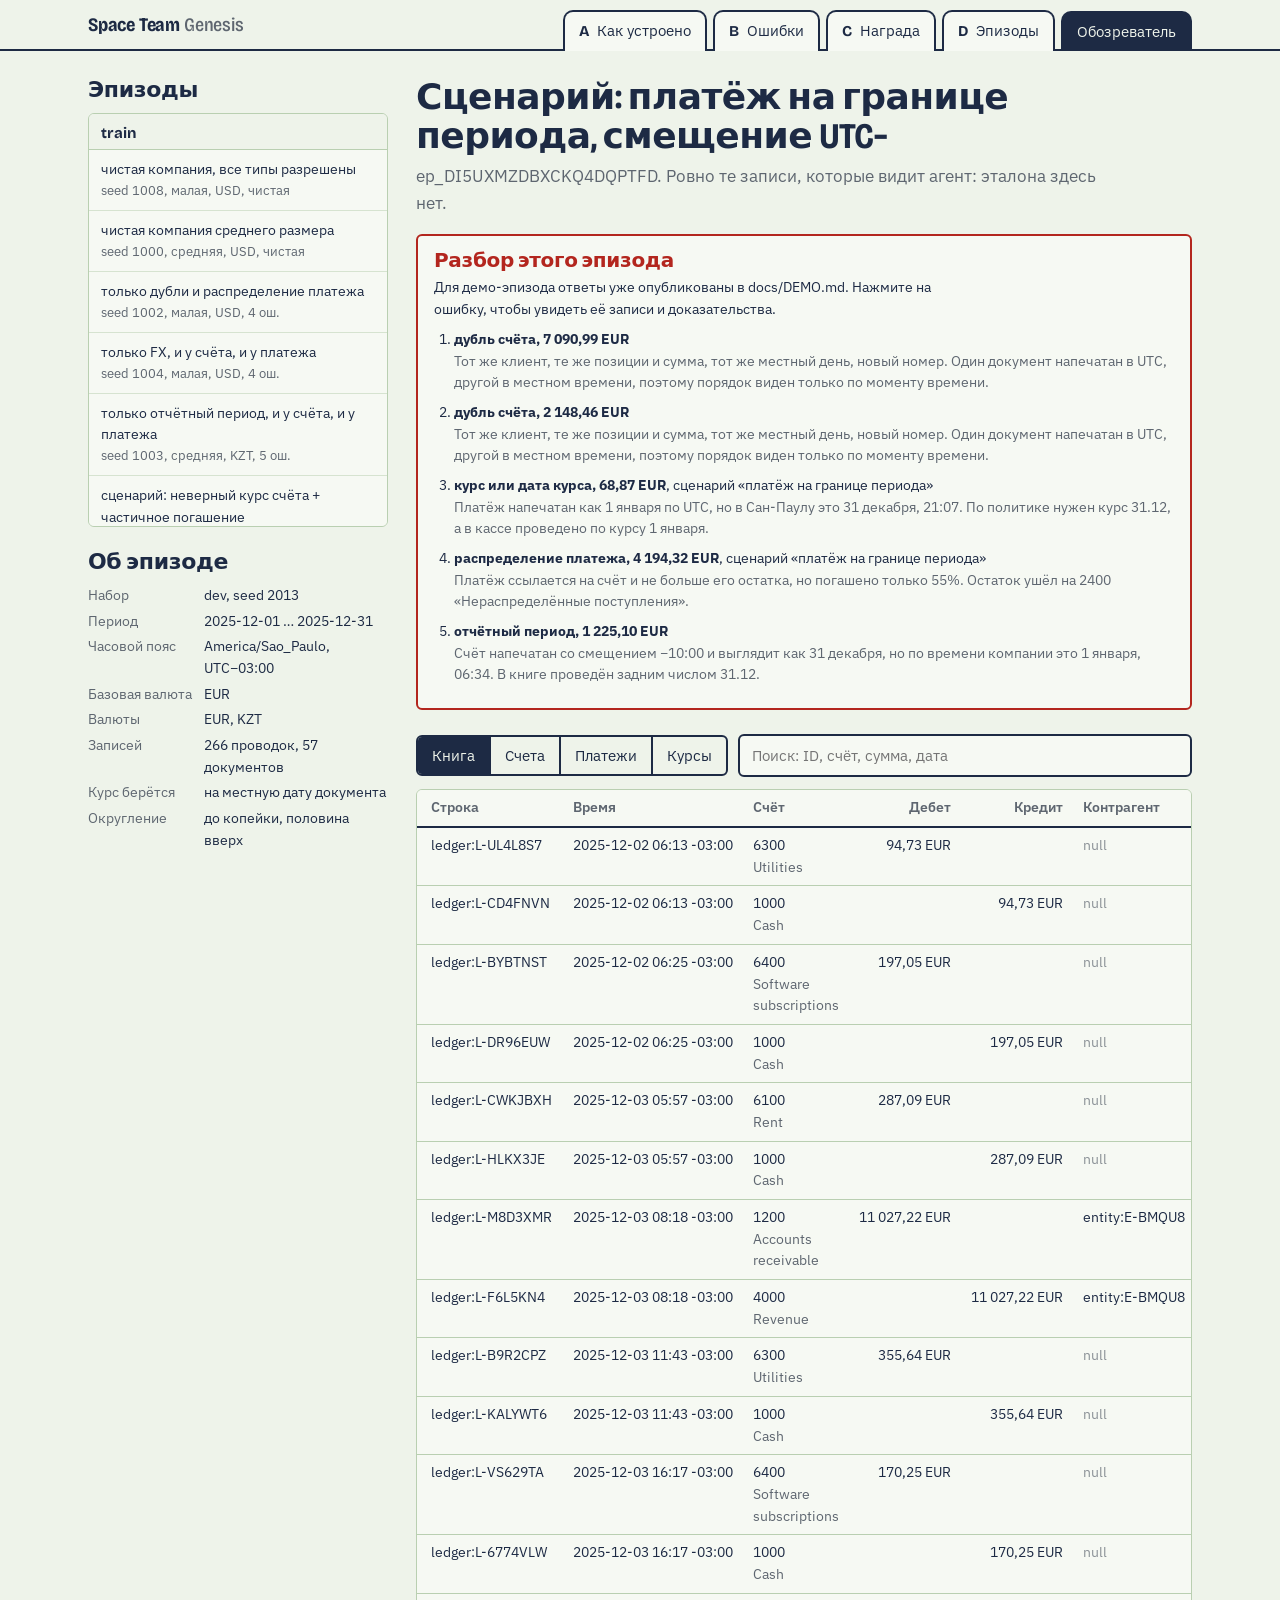
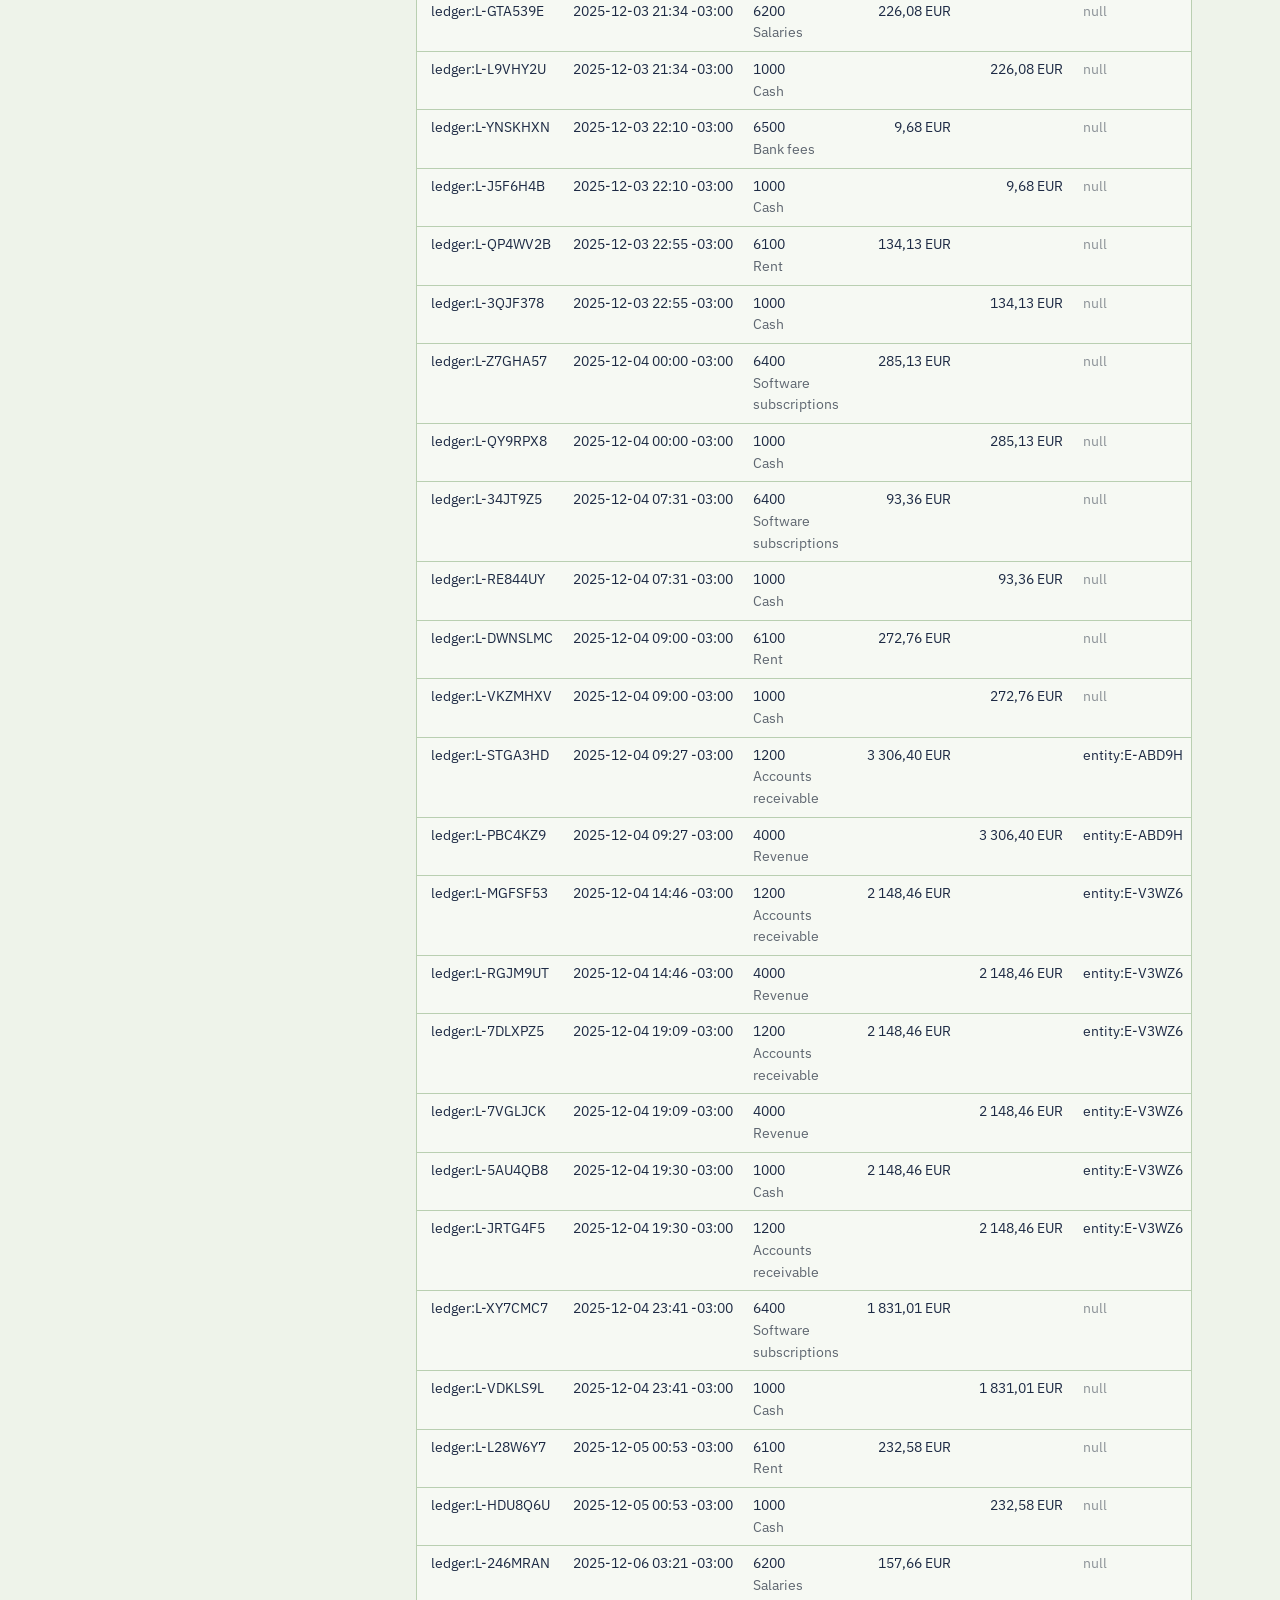
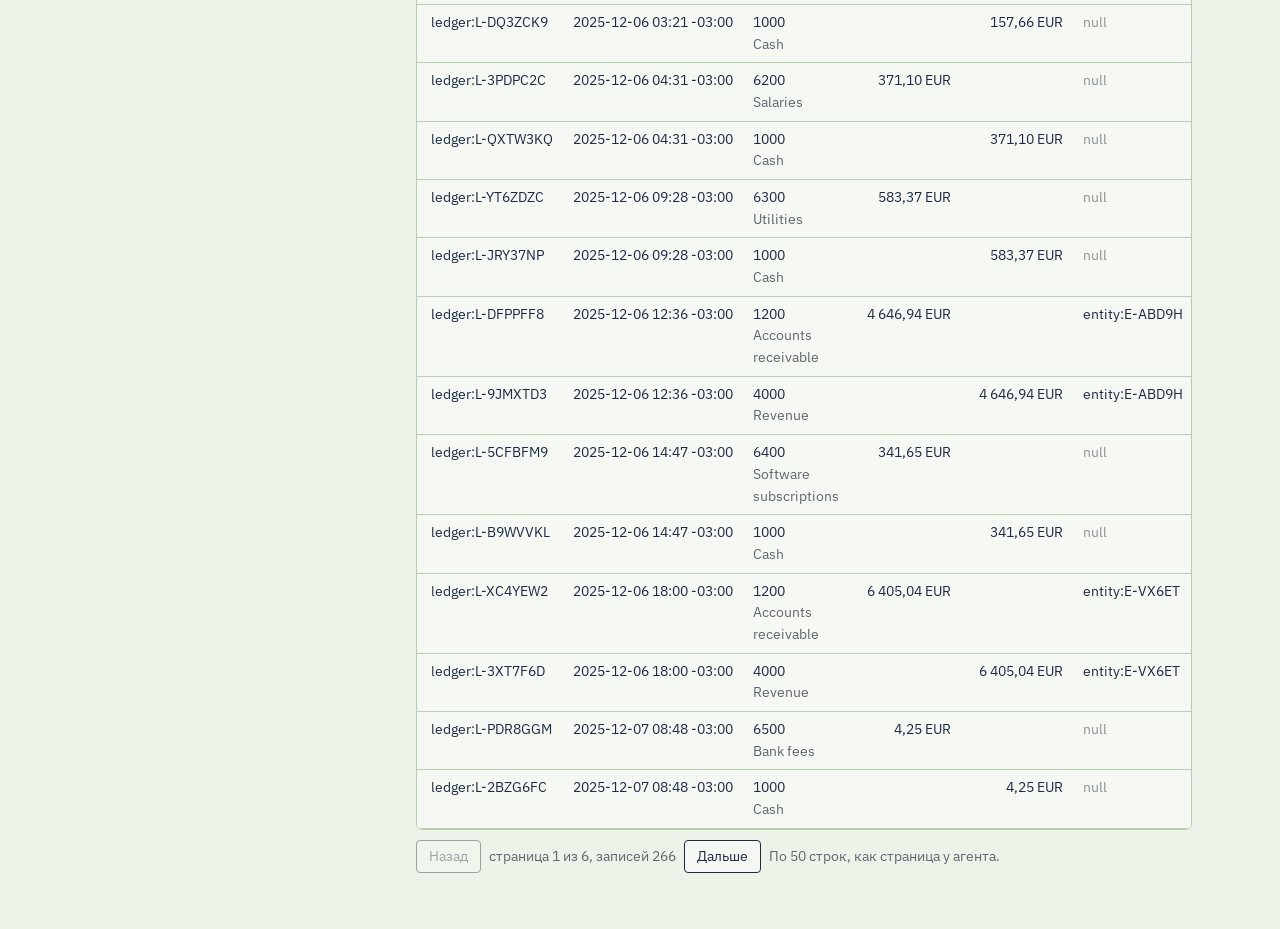
==== frontend/explorer.html @ 4d506947 "feat: static landing page and episode explorer (not for main yet) - frontend/index.html: landing in " ====
<!doctype html>
<html lang="ru">
<head>
  <meta charset="utf-8">
  <meta name="viewport" content="width=device-width, initial-scale=1">
  <title>Обозреватель эпизодов</title>
  <meta name="description" content="Открытые записи эпизода так, как их видит агент: книга, счета, платежи и курсы, по 50 строк на страницу.">
  <link rel="preconnect" href="https://fonts.googleapis.com">
  <link rel="preconnect" href="https://fonts.gstatic.com" crossorigin>
  <link href="https://fonts.googleapis.com/css2?family=Bricolage+Grotesque:opsz,wdth,wght@12..96,75..100,500..800&family=IBM+Plex+Sans:ital,wght@0,400;0,500;0,600;1,400&display=swap" rel="stylesheet">
  <link rel="stylesheet" href="styles.css">
  <script>
    document.documentElement.classList.add("js");
    (function (t) { if (t === "light" || t === "dark") document.documentElement.setAttribute("data-theme", t); })(new URLSearchParams(location.search).get("theme"));
  </script>
</head>
<body>
<a class="skip" href="#records">К записям</a>

<header class="binder">
  <nav class="binder__inner" aria-label="Разделы">
    <a class="brand" href="index.html">Space Team <span>Genesis</span></a>
    <a class="tab" href="index.html#how"><b>A</b> <span class="tab__label">Как устроено</span></a>
    <a class="tab" href="index.html#errors"><b>B</b> <span class="tab__label">Ошибки</span></a>
    <a class="tab" href="index.html#reward"><b>C</b> <span class="tab__label">Награда</span></a>
    <a class="tab" href="index.html#episodes"><b>D</b> <span class="tab__label">Эпизоды</span></a>
    <a class="tab tab--wide" href="explorer.html" aria-current="page"><span class="tab__label">Обозреватель</span></a>
  </nav>
</header>

<main class="page explorer">
  <aside class="side" aria-label="Выбор эпизода">
    <h2>Эпизоды</h2>
    <ul class="ep-list" id="ep-list"></ul>
    <h2>Об эпизоде</h2>
    <dl class="facts" id="facts"></dl>
  </aside>

  <section id="records" aria-labelledby="ep-title">
    <h1 id="ep-title" style="font-size:clamp(26px,3vw,36px);font-stretch:85%">Эпизод</h1>
    <p class="muted" id="ep-sub" style="margin:6px 0 18px"></p>

    <div class="review" id="review" hidden>
      <h2>Разбор этого эпизода</h2>
      <p class="small" style="margin:0">Для демо-эпизода ответы уже опубликованы в docs/DEMO.md. Нажмите на ошибку, чтобы увидеть её записи и доказательства.</p>
      <ol id="review-list"></ol>
    </div>

    <div class="toolbar">
      <div class="seg" role="tablist" aria-label="Таблица" id="tabs">
        <button role="tab" data-table="ledger" aria-selected="true">Книга</button>
        <button role="tab" data-table="invoices" aria-selected="false">Счета</button>
        <button role="tab" data-table="payments" aria-selected="false">Платежи</button>
        <button role="tab" data-table="fx" aria-selected="false">Курсы</button>
      </div>
      <label class="search-wrap" style="flex:1 1 220px;display:flex">
        <span class="skip" style="position:absolute;left:-999px">Поиск по записям</span>
        <input class="search" id="search" type="search" placeholder="Поиск: ID, счёт, сумма, дата" autocomplete="off">
      </label>
    </div>
    <p class="small muted" id="filter-note" hidden style="margin:-4px 0 10px"></p>

    <div class="table-wrap">
      <table class="grid-table" id="grid" aria-live="polite">
        <thead></thead>
        <tbody></tbody>
      </table>
    </div>
    <div class="pager">
      <button id="prev" type="button">Назад</button>
      <span id="page-info"></span>
      <button id="next" type="button">Дальше</button>
      <span>По 50 строк, как страница у агента.</span>
    </div>

    <div class="detail" id="detail" hidden></div>
  </section>
</main>

<script src="data/index.js"></script>
<script src="common.js"></script>
<script src="explorer.js"></script>
</body>
</html>
---- frontend/styles.css ----
/* Space Team Genesis — "auditor's working paper" visual system.
   Columnar green paper, ink-blue text, red audit pencil for findings, highlighter for traps. */

:root {
  --paper: #eef3ea;
  --sheet: #f6f9f3;
  --rule: #b9cfb1;
  --rule-soft: #d6e3d0;
  --ink: #1d2a44;
  --graphite: #5e6670;
  --pencil: #b3261e;
  --marker: #f3e66a;
  --ok: #2f6b3a;

  --display: "Bricolage Grotesque", "Segoe UI", system-ui, sans-serif;
  --text: "IBM Plex Sans", "Segoe UI", system-ui, sans-serif;

  --row: 28px;            /* the ruling of the columnar paper */
  --gutter: clamp(16px, 4vw, 48px);
  --measure: 68ch;
  --radius-sheet: 6px;
  --radius-tab: 10px 10px 0 0;
}

@media (prefers-color-scheme: dark) {
  :root:not([data-theme="light"]) {
    --paper: #16201b;
    --sheet: #1c2822;
    --rule: #3a4d42;
    --rule-soft: #2a3a31;
    --ink: #e4ecf4;
    --graphite: #a3adb6;
    --pencil: #ff7a6e;
    --marker: #8a7d1c;
    --ok: #7fc48b;
  }
}
:root[data-theme="dark"] {
  --paper: #16201b;
  --sheet: #1c2822;
  --rule: #3a4d42;
  --rule-soft: #2a3a31;
  --ink: #e4ecf4;
  --graphite: #a3adb6;
  --pencil: #ff7a6e;
  --marker: #8a7d1c;
  --ok: #7fc48b;
}

*, *::before, *::after { box-sizing: border-box; }

html { -webkit-text-size-adjust: 100%; }

body {
  margin: 0;
  background: var(--paper);
  color: var(--ink);
  font-family: var(--text);
  font-size: 17px;
  line-height: 1.55;
  font-variant-numeric: tabular-nums;
  overflow-x: hidden;
}

a { color: inherit; text-decoration-thickness: 1px; text-underline-offset: 3px; }
a:hover { text-decoration-color: var(--pencil); }

:focus-visible { outline: 3px solid var(--pencil); outline-offset: 2px; border-radius: 3px; }

.skip { position: absolute; left: -999px; top: 8px; background: var(--ink); color: var(--paper); padding: 8px 12px; z-index: 10; }
.skip:focus { left: 8px; }

/* ---------------------------------------------------------------- binder tabs (site nav) */
.binder {
  position: sticky; top: 0; z-index: 5;
  background: var(--paper);
  border-bottom: 2px solid var(--ink);
}
.binder__inner {
  max-width: 1200px; margin: 0 auto; padding: 10px var(--gutter) 0;
  display: flex; align-items: flex-end; gap: 6px; flex-wrap: wrap;
}
.brand {
  font-family: var(--display); font-weight: 700; font-size: 19px; font-stretch: 85%;
  text-decoration: none; margin-right: auto; padding-bottom: 10px; letter-spacing: -0.01em;
}
.brand span { color: var(--graphite); font-weight: 500; }
.tab {
  display: inline-flex; gap: 8px; align-items: baseline;
  padding: 7px 14px 8px; border: 2px solid var(--ink); border-bottom: 0;
  border-radius: var(--radius-tab); background: var(--sheet);
  text-decoration: none; font-size: 15px; margin-bottom: -2px;
}
.tab b { font-family: var(--display); font-weight: 700; }
.tab[aria-current="page"], .tab:hover { background: var(--ink); color: var(--paper); }
@media (max-width: 760px) {
  .tab { padding: 6px 10px 7px; font-size: 14px; }
  .tab .tab__label { display: none; }
  .tab--wide .tab__label { display: inline; }
}

/* ---------------------------------------------------------------- page frame */
.page { max-width: 1200px; margin: 0 auto; padding: 0 var(--gutter); }

h1, h2, h3 { font-family: var(--display); line-height: 1.08; margin: 0; letter-spacing: -0.015em; }
h2 { font-size: clamp(28px, 3.4vw, 40px); font-weight: 700; font-stretch: 88%; }
h3 { font-size: 21px; font-weight: 700; }
p { margin: 0 0 1em; max-width: var(--measure); }
.lead { font-size: 19px; color: var(--graphite); max-width: 58ch; }
.muted { color: var(--graphite); }
.small { font-size: 14px; }

.btn {
  display: inline-flex; align-items: center; gap: 10px;
  font: 600 16px/1 var(--text); padding: 14px 20px; border-radius: 4px;
  border: 2px solid var(--ink); background: var(--ink); color: var(--paper);
  text-decoration: none; cursor: pointer;
}
.btn--ghost { background: transparent; color: var(--ink); }
.btn:hover { background: var(--pencil); border-color: var(--pencil); color: #fff; }

/* ---------------------------------------------------------------- hero */
.hero {
  display: grid; grid-template-columns: minmax(0, 5fr) minmax(0, 6fr); gap: clamp(28px, 5vw, 64px);
  align-items: center; padding: clamp(40px, 7vw, 88px) 0 clamp(48px, 7vw, 96px);
}
.hero h1 {
  font-size: clamp(42px, 5.2vw, 74px); font-weight: 800; font-stretch: 78%;
  line-height: 0.95; letter-spacing: -0.03em; margin-bottom: 24px;
}
.hero__actions { display: flex; gap: 12px; flex-wrap: wrap; margin-top: 28px; }
@media (max-width: 900px) { .hero { grid-template-columns: 1fr; } }

/* the working paper itself */
.workpaper {
  position: relative; background-color: var(--sheet);
  background-image:
    repeating-linear-gradient(to bottom, transparent 0 calc(var(--row) - 1px), var(--rule-soft) calc(var(--row) - 1px) var(--row));
  border: 1px solid var(--rule); border-radius: var(--radius-sheet);
  box-shadow: 0 1px 0 var(--rule), 0 14px 30px -18px rgba(29, 42, 68, 0.45);
  padding: 18px 18px 22px; font-size: 15px;
}
.workpaper__head {
  display: flex; justify-content: space-between; gap: 12px; flex-wrap: wrap;
  border-bottom: 2px solid var(--ink); padding-bottom: 8px; margin-bottom: 4px; font-size: 13px; color: var(--graphite);
}
.workpaper__head strong { color: var(--ink); font-family: var(--display); font-size: 16px; }
.wp-grid { display: grid; grid-template-columns: 11.5em minmax(0, 1fr); }
@media (max-width: 480px) { .wp-grid { grid-template-columns: 8.5em minmax(0, 1fr); } }
.wp-grid > div { min-height: var(--row); padding: 3px 6px 0; border-right: 1px solid var(--rule); }
.wp-grid > div:nth-child(2n) { border-right: 0; }
.wp-k { color: var(--graphite); font-size: 13px; padding-top: 6px !important; }
.wp-v { position: relative; }
.wp-amount { font-weight: 600; }

.mark { background: linear-gradient(transparent 12%, var(--marker) 12% 88%, transparent 88%); padding: 0 2px; }
.note {
  color: var(--pencil); font-style: italic; font-size: 14px; display: block;
}
.tick { width: 22px; height: 22px; vertical-align: -5px; margin-left: 6px; }
.tick path { fill: none; stroke: var(--pencil); stroke-width: 2.6; stroke-linecap: round; stroke-linejoin: round; }
.tick--ok path { stroke: var(--ok); }
.circle-amount { position: relative; display: inline-block; padding: 0 6px; }
.circle-amount svg { position: absolute; inset: -9px -10px; width: calc(100% + 20px); height: calc(100% + 18px); overflow: visible; }
.circle-amount ellipse { fill: none; stroke: var(--pencil); stroke-width: 2.2; }
.workpaper__legend { display: flex; gap: 18px; flex-wrap: wrap; margin-top: 14px; font-size: 13px; color: var(--graphite); }

/* orchestrated reveal of the audit marks (hero only) */
.js .reveal { opacity: 0; }
.js .play .reveal { animation: appear 0.45s ease forwards; animation-delay: var(--d, 0s); }
.js .play .draw path, .js .play .draw ellipse { stroke-dasharray: 160; stroke-dashoffset: 160; animation: draw 0.7s ease forwards; animation-delay: var(--d, 0s); }
.js .mark--anim { background-size: 0% 100%; background-repeat: no-repeat; background-image: linear-gradient(transparent 12%, var(--marker) 12% 88%, transparent 88%); background-color: transparent; }
.js .play .mark--anim { animation: highlight 0.6s ease forwards; animation-delay: var(--d, 0s); }
@keyframes appear { to { opacity: 1; } }
@keyframes draw { to { stroke-dashoffset: 0; } }
@keyframes highlight { to { background-size: 100% 100%; } }
@media (prefers-reduced-motion: reduce) {
  .js .reveal { opacity: 1; }
  .js .play .reveal, .js .play .draw path, .js .play .draw ellipse, .js .play .mark--anim { animation: none; }
  .js .draw path, .js .draw ellipse { stroke-dasharray: none; stroke-dashoffset: 0; }
  .js .mark--anim { background-size: 100% 100%; }
}

/* ---------------------------------------------------------------- binder sections */
.section { display: grid; grid-template-columns: 64px minmax(0, 1fr); gap: 0 28px; padding: 56px 0; border-top: 2px solid var(--ink); }
.section__tab {
  font-family: var(--display); font-weight: 800; font-size: 34px; line-height: 1;
  width: 56px; height: 64px; display: grid; place-items: center;
  border: 2px solid var(--ink); border-left: 0; border-radius: 0 10px 10px 0; background: var(--sheet);
  margin-top: -2px;
}
.section__body > h2 { margin-bottom: 14px; }
.section__body > .lead { margin-bottom: 32px; }
@media (max-width: 700px) {
  .section { grid-template-columns: 1fr; }
  .section__tab { width: 48px; height: 48px; font-size: 26px; margin-bottom: 14px; border-left: 2px solid var(--ink); border-radius: 0 0 10px 10px; }
}

/* A: the pipeline is a real sequence, so it is numbered */
.steps { list-style: none; margin: 0; padding: 0; display: grid; grid-template-columns: repeat(5, minmax(0, 1fr)); counter-reset: step; }
.steps li { counter-increment: step; padding: 0 18px 0 0; position: relative; }
.steps li::before {
  content: counter(step); display: grid; place-items: center; width: 34px; height: 34px; border-radius: 50%;
  border: 2px solid var(--ink); font-family: var(--display); font-weight: 700; background: var(--paper); position: relative; z-index: 1; margin-bottom: 14px;
}
.steps li::after { content: ""; position: absolute; top: 17px; left: 34px; right: 0; border-top: 2px dashed var(--rule); }
.steps li:last-child::after { display: none; }
.steps h3 { font-size: 18px; margin-bottom: 6px; }
.steps p { font-size: 15px; color: var(--graphite); }
@media (max-width: 900px) {
  .steps { grid-template-columns: 1fr; gap: 6px; }
  .steps li { padding: 0 0 18px 52px; }
  .steps li::before { position: absolute; left: 0; top: 0; }
  .steps li::after { top: 34px; bottom: 0; left: 16px; right: auto; border-top: 0; border-left: 2px dashed var(--rule); }
}

/* B: findings as audit finding sheets of different weight */
.findings { display: grid; grid-template-columns: repeat(2, minmax(0, 1fr)); gap: 0; border: 2px solid var(--ink); border-radius: var(--radius-sheet); background: var(--sheet); }
.finding { padding: 22px 24px 20px; border-bottom: 1px solid var(--rule); }
.finding:nth-child(odd) { border-right: 1px solid var(--rule); }
.finding:nth-last-child(-n + 2) { border-bottom: 0; }
.finding code { font-family: var(--text); font-size: 14px; background: var(--paper); padding: 1px 6px; border-radius: 3px; border: 1px solid var(--rule); }
.finding h3 { display: flex; gap: 10px; align-items: baseline; flex-wrap: wrap; margin-bottom: 8px; }
.finding .amount { margin-left: auto; color: var(--pencil); font-family: var(--text); font-weight: 600; font-size: 17px; white-space: nowrap; }
.finding p { font-size: 15px; margin-bottom: 0.6em; }
.finding .trap { font-size: 14px; color: var(--graphite); }
@media (max-width: 800px) {
  .findings { grid-template-columns: 1fr; }
  .finding:nth-child(odd) { border-right: 0; }
  .finding:nth-last-child(2) { border-bottom: 1px solid var(--rule); }
}
.clean-list { margin: 28px 0 0; padding: 0; list-style: none; display: grid; grid-template-columns: repeat(auto-fit, minmax(230px, 1fr)); gap: 10px 28px; }
.clean-list li { display: flex; gap: 10px; font-size: 15px; }
.clean-list .tick { flex: none; margin: 1px 0 0; }
.subhead { font-family: var(--display); font-size: 21px; font-weight: 700; margin: 40px 0 6px; }

/* C: reward */
.formula {
  font-family: var(--display); font-size: clamp(20px, 2.6vw, 30px); font-weight: 600; font-stretch: 90%;
  padding: 18px 22px; border: 2px solid var(--ink); border-radius: var(--radius-sheet); background: var(--sheet); display: inline-block; margin-bottom: 28px;
}
.reward-grid { display: grid; grid-template-columns: minmax(0, 5fr) minmax(0, 7fr); gap: 36px; align-items: start; }
@media (max-width: 900px) { .reward-grid { grid-template-columns: 1fr; } }
.calc { border: 1px solid var(--rule); border-radius: var(--radius-sheet); background: var(--sheet); padding: 20px; }
.calc h3 { margin-bottom: 4px; }
.calc label { display: grid; grid-template-columns: 1fr auto; gap: 2px 12px; margin-top: 14px; font-size: 15px; }
.calc output { font-weight: 600; }
.calc input[type="range"] { grid-column: 1 / -1; width: 100%; accent-color: var(--ink); }
.scale { margin-top: 22px; }
.scale__bar { position: relative; height: 14px; border-radius: 7px; background: linear-gradient(90deg, var(--pencil), var(--rule) 50%, var(--ok)); }
.scale__pin { position: absolute; top: -6px; width: 4px; height: 26px; background: var(--ink); border-radius: 2px; transform: translateX(-2px); transition: left 0.2s ease; }
.scale__labels { display: flex; justify-content: space-between; font-size: 13px; color: var(--graphite); margin-top: 6px; }
.scale__value { font-family: var(--display); font-size: 40px; font-weight: 800; margin-top: 8px; }
.calc__metrics { display: flex; gap: 18px; flex-wrap: wrap; font-size: 14px; color: var(--graphite); }
@media (prefers-reduced-motion: reduce) { .scale__pin { transition: none; } }

table { border-collapse: collapse; width: 100%; font-size: 15px; }
th, td { text-align: left; padding: 7px 10px; border-bottom: 1px solid var(--rule); vertical-align: top; }
th { font-weight: 600; font-size: 14px; color: var(--graphite); border-bottom: 2px solid var(--ink); }
td.num, th.num { text-align: right; white-space: nowrap; }
.neg { color: var(--pencil); font-weight: 600; }
.pos { color: var(--ok); font-weight: 600; }
.table-wrap { overflow-x: auto; border: 1px solid var(--rule); border-radius: var(--radius-sheet); background: var(--sheet); }
.table-wrap table th:first-child, .table-wrap table td:first-child { padding-left: 14px; }

/* D: episodes */
.stats { display: flex; flex-wrap: wrap; gap: 10px 36px; margin: 0 0 24px; padding: 0; list-style: none; }
.stats li { font-size: 15px; color: var(--graphite); }
.stats b { display: block; font-family: var(--display); font-size: 30px; color: var(--ink); line-height: 1.1; }
.pill { display: inline-block; font-size: 13px; padding: 1px 8px; border-radius: 999px; border: 1px solid var(--rule); background: var(--paper); margin: 0 4px 3px 0; white-space: nowrap; }
.pill--scen { border-color: var(--pencil); color: var(--pencil); }

/* footer */
.footer { border-top: 2px solid var(--ink); padding: 40px 0 56px; display: grid; grid-template-columns: repeat(auto-fit, minmax(260px, 1fr)); gap: 28px; font-size: 15px; }
.footer h3 { font-size: 17px; margin-bottom: 8px; }
.footer pre { margin: 0; white-space: pre-wrap; font-family: var(--text); font-size: 14px; background: var(--sheet); border: 1px solid var(--rule); border-radius: 4px; padding: 10px 12px; }

/* ---------------------------------------------------------------- explorer */
.explorer { display: grid; grid-template-columns: 300px minmax(0, 1fr); gap: 28px; padding-top: 28px; padding-bottom: 56px; }
@media (max-width: 980px) {
  .explorer { grid-template-columns: minmax(0, 1fr); }
  .explorer .side { order: 2; }            /* records first on narrow screens */
  .ep-list { max-height: 300px; }
}
.side h2 { font-size: 22px; margin-bottom: 10px; }
.ep-list { list-style: none; margin: 0 0 24px; padding: 0; max-height: 46vh; overflow: auto; border: 1px solid var(--rule); border-radius: var(--radius-sheet); background: var(--sheet); }
.ep-list button {
  all: unset; box-sizing: border-box; display: block; width: 100%; padding: 9px 12px; cursor: pointer; border-bottom: 1px solid var(--rule-soft); font-size: 14px;
}
.ep-list button:hover { background: var(--paper); }
.ep-list button[aria-pressed="true"] { background: var(--ink); color: var(--paper); }
.ep-list button:focus-visible { outline: 3px solid var(--pencil); outline-offset: -3px; }
.ep-list .ep-sub { display: block; color: var(--graphite); font-size: 13px; }
.ep-list button[aria-pressed="true"] .ep-sub { color: var(--rule); }
.ep-split { font-family: var(--display); font-weight: 700; padding: 8px 12px 4px; font-size: 15px; background: var(--paper); border-bottom: 1px solid var(--rule); }
.facts { display: grid; grid-template-columns: auto 1fr; gap: 4px 12px; font-size: 14px; margin: 0; }
.facts dt { color: var(--graphite); }
.facts dd { margin: 0; }

.toolbar { display: flex; gap: 10px; align-items: center; flex-wrap: wrap; margin: 16px 0 12px; }
.seg { display: inline-flex; border: 2px solid var(--ink); border-radius: 6px; overflow: hidden; }
.seg button { all: unset; cursor: pointer; padding: 7px 14px; font-size: 15px; border-right: 2px solid var(--ink); }
.seg button:last-child { border-right: 0; }
.seg button[aria-selected="true"] { background: var(--ink); color: var(--paper); }
.seg button:focus-visible { outline: 3px solid var(--pencil); outline-offset: -4px; }
.search { flex: 1 1 220px; font: inherit; font-size: 15px; padding: 8px 12px; border: 2px solid var(--ink); border-radius: 6px; background: var(--sheet); color: var(--ink); }
.pager { display: flex; gap: 8px; align-items: center; font-size: 14px; color: var(--graphite); margin-top: 10px; flex-wrap: wrap; }
.pager button { font: inherit; padding: 5px 12px; border: 1px solid var(--ink); background: var(--sheet); color: var(--ink); border-radius: 4px; cursor: pointer; }
.pager button:disabled { opacity: 0.4; cursor: default; }
.grid-table td { font-size: 14px; }
.grid-table tbody tr { cursor: pointer; }
.grid-table tbody tr:hover { background: var(--paper); }
.grid-table tr.is-hit { background: color-mix(in srgb, var(--marker) 55%, transparent); }
.grid-table tr.is-selected { outline: 2px solid var(--ink); outline-offset: -2px; }
.nowrap { white-space: nowrap; }
.ts { white-space: nowrap; }
.ts-local { display: block; color: var(--pencil); font-size: 13px; font-style: italic; }
.idcell { white-space: nowrap; }
.null { color: var(--graphite); opacity: 0.7; }

.detail { margin-top: 18px; border: 2px solid var(--ink); border-radius: var(--radius-sheet); background: var(--sheet); padding: 16px 18px; }
.detail h3 { font-size: 18px; margin-bottom: 8px; }
.detail pre { font-family: var(--text); font-size: 13px; white-space: pre-wrap; margin: 0 0 10px; }
.linkbtn { all: unset; cursor: pointer; text-decoration: underline; text-underline-offset: 3px; }
.linkbtn:focus-visible { outline: 3px solid var(--pencil); }

.review { border: 2px solid var(--pencil); border-radius: var(--radius-sheet); background: var(--sheet); padding: 14px 16px; margin-bottom: 24px; }
.review h2 { font-size: 20px; color: var(--pencil); margin-bottom: 6px; }
.review ol { margin: 8px 0 0; padding-left: 20px; font-size: 14px; }
.review li { margin-bottom: 8px; }
.review button { all: unset; display: block; cursor: pointer; text-align: left; }
.review button:hover strong, .review button:focus-visible strong { text-decoration: underline; }
.review button:focus-visible { outline: 3px solid var(--pencil); }
.empty { padding: 28px; text-align: center; color: var(--graphite); }
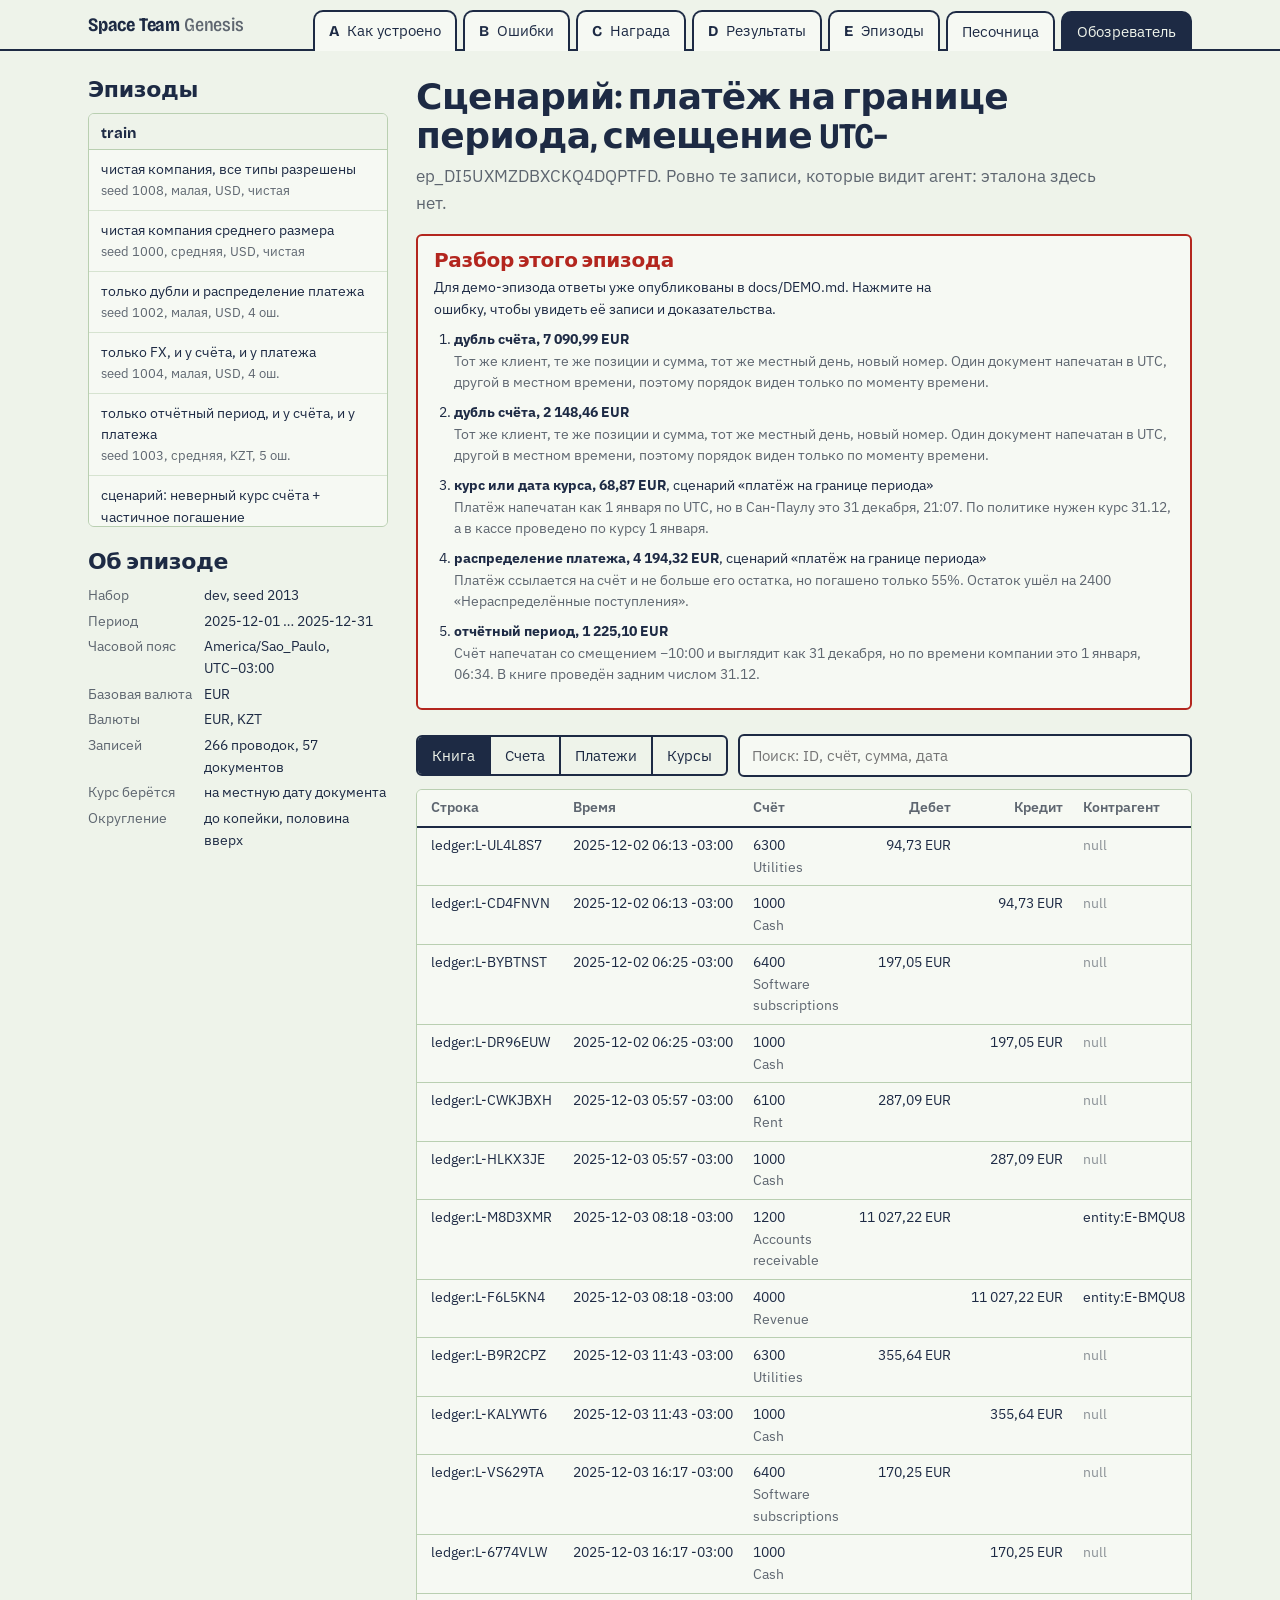
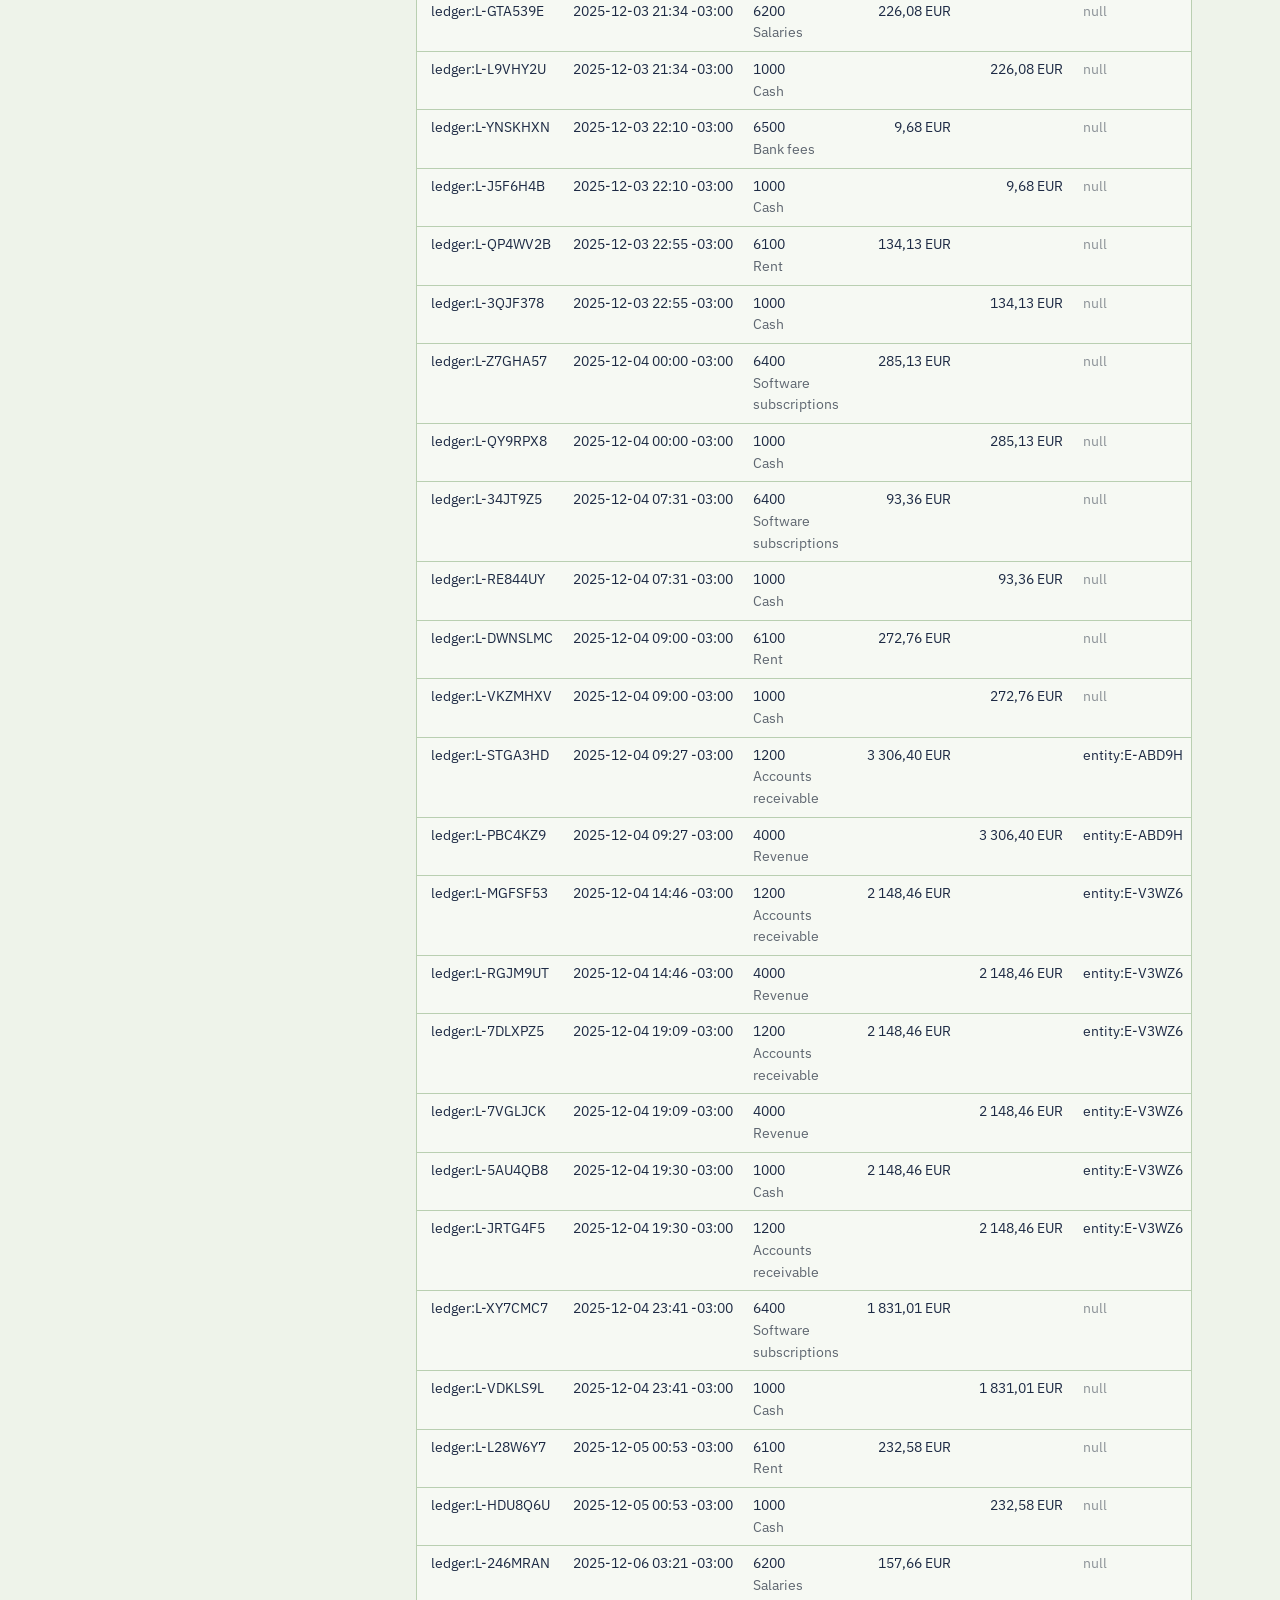
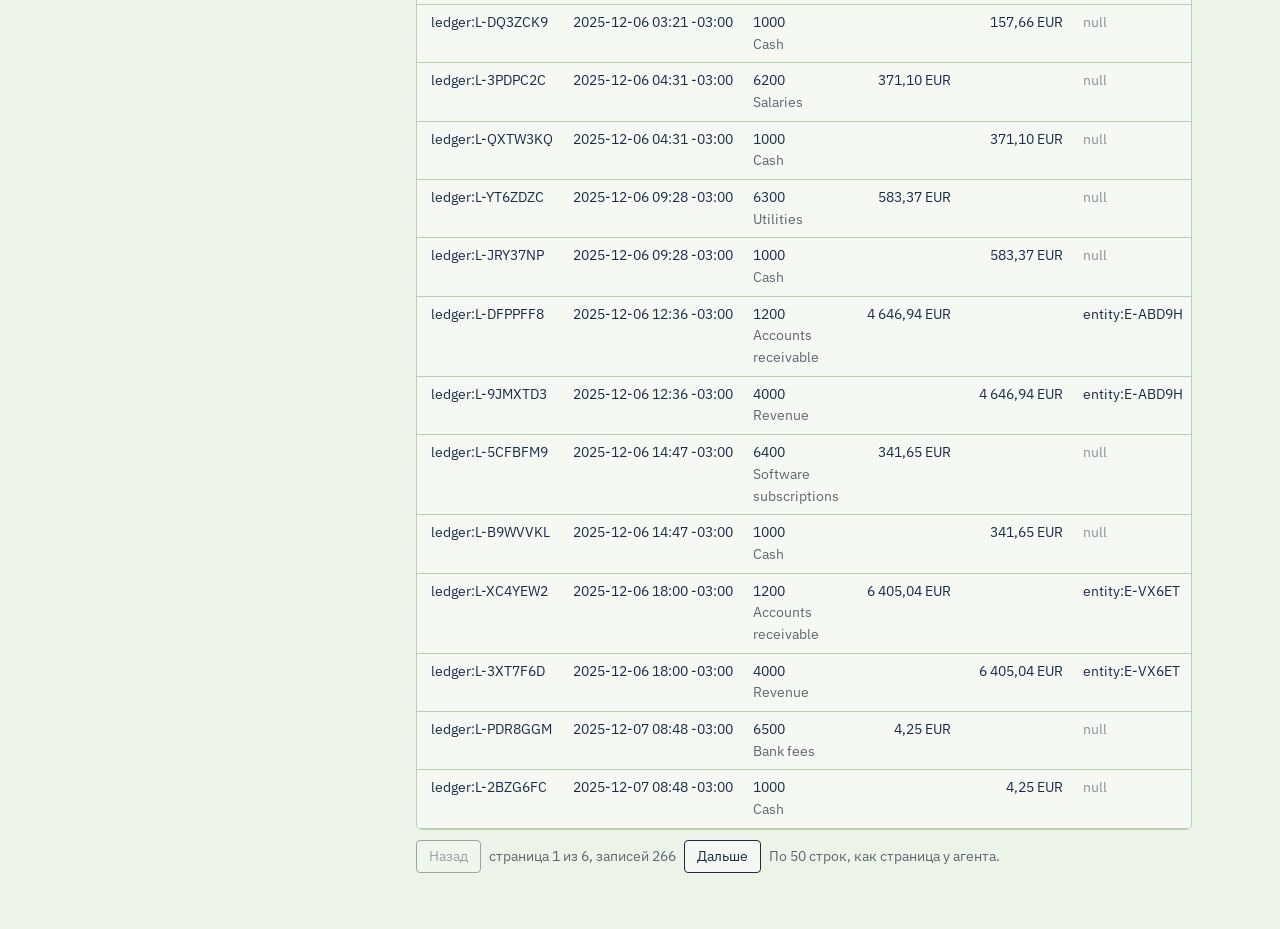
==== commit f532b9d8: "feat: live sandbox on the real API, policy results, site served with the API - web.py + `serve --mod" ====
--- a/frontend/explorer.html
+++ b/frontend/explorer.html
@@ -23,7 +23,9 @@
     <a class="tab" href="index.html#how"><b>A</b> <span class="tab__label">Как устроено</span></a>
     <a class="tab" href="index.html#errors"><b>B</b> <span class="tab__label">Ошибки</span></a>
     <a class="tab" href="index.html#reward"><b>C</b> <span class="tab__label">Награда</span></a>
-    <a class="tab" href="index.html#episodes"><b>D</b> <span class="tab__label">Эпизоды</span></a>
+    <a class="tab" href="index.html#results"><b>D</b> <span class="tab__label">Результаты</span></a>
+    <a class="tab" href="index.html#episodes"><b>E</b> <span class="tab__label">Эпизоды</span></a>
+    <a class="tab tab--wide" href="play.html"><span class="tab__label">Песочница</span></a>
     <a class="tab tab--wide" href="explorer.html" aria-current="page"><span class="tab__label">Обозреватель</span></a>
   </nav>
 </header>
--- a/frontend/styles.css
+++ b/frontend/styles.css
@@ -48,6 +48,7 @@
 }
 
 *, *::before, *::after { box-sizing: border-box; }
+[hidden] { display: none !important; }  /* class display rules must not resurrect hidden elements */
 
 html { -webkit-text-size-adjust: 100%; }
 
@@ -129,7 +130,7 @@
   line-height: 0.95; letter-spacing: -0.03em; margin-bottom: 24px;
 }
 .hero__actions { display: flex; gap: 12px; flex-wrap: wrap; margin-top: 28px; }
-@media (max-width: 900px) { .hero { grid-template-columns: 1fr; } }
+@media (max-width: 900px) { .hero { grid-template-columns: minmax(0, 1fr); } }
 
 /* the working paper itself */
 .workpaper {
@@ -192,7 +193,7 @@
 .section__body > h2 { margin-bottom: 14px; }
 .section__body > .lead { margin-bottom: 32px; }
 @media (max-width: 700px) {
-  .section { grid-template-columns: 1fr; }
+  .section { grid-template-columns: minmax(0, 1fr); }  /* 1fr would grow to the widest child */
   .section__tab { width: 48px; height: 48px; font-size: 26px; margin-bottom: 14px; border-left: 2px solid var(--ink); border-radius: 0 0 10px 10px; }
 }
 
@@ -208,7 +209,7 @@
 .steps h3 { font-size: 18px; margin-bottom: 6px; }
 .steps p { font-size: 15px; color: var(--graphite); }
 @media (max-width: 900px) {
-  .steps { grid-template-columns: 1fr; gap: 6px; }
+  .steps { grid-template-columns: minmax(0, 1fr); gap: 6px; }
   .steps li { padding: 0 0 18px 52px; }
   .steps li::before { position: absolute; left: 0; top: 0; }
   .steps li::after { top: 34px; bottom: 0; left: 16px; right: auto; border-top: 0; border-left: 2px dashed var(--rule); }
@@ -225,7 +226,7 @@
 .finding p { font-size: 15px; margin-bottom: 0.6em; }
 .finding .trap { font-size: 14px; color: var(--graphite); }
 @media (max-width: 800px) {
-  .findings { grid-template-columns: 1fr; }
+  .findings { grid-template-columns: minmax(0, 1fr); }
   .finding:nth-child(odd) { border-right: 0; }
   .finding:nth-last-child(2) { border-bottom: 1px solid var(--rule); }
 }
@@ -240,7 +241,7 @@
   padding: 18px 22px; border: 2px solid var(--ink); border-radius: var(--radius-sheet); background: var(--sheet); display: inline-block; margin-bottom: 28px;
 }
 .reward-grid { display: grid; grid-template-columns: minmax(0, 5fr) minmax(0, 7fr); gap: 36px; align-items: start; }
-@media (max-width: 900px) { .reward-grid { grid-template-columns: 1fr; } }
+@media (max-width: 900px) { .reward-grid { grid-template-columns: minmax(0, 1fr); } }
 .calc { border: 1px solid var(--rule); border-radius: var(--radius-sheet); background: var(--sheet); padding: 20px; }
 .calc h3 { margin-bottom: 4px; }
 .calc label { display: grid; grid-template-columns: 1fr auto; gap: 2px 12px; margin-top: 14px; font-size: 15px; }
@@ -269,6 +270,36 @@
 .stats b { display: block; font-family: var(--display); font-size: 30px; color: var(--ink); line-height: 1.1; }
 .pill { display: inline-block; font-size: 13px; padding: 1px 8px; border-radius: 999px; border: 1px solid var(--rule); background: var(--paper); margin: 0 4px 3px 0; white-space: nowrap; }
 .pill--scen { border-color: var(--pencil); color: var(--pencil); }
+
+/* D: results ladder — each strategy placed on the −1 … +1 reward scale */
+.ladder { position: relative; padding: 8px 0 30px; }
+.ladder::before { content: ""; position: absolute; left: calc(var(--label) + 12px); right: 0; top: 0; bottom: 26px;
+  background: linear-gradient(90deg, transparent calc(50% - 1px), var(--rule) calc(50% - 1px) calc(50% + 1px), transparent calc(50% + 1px)); }
+.ladder { --label: 230px; }
+.rung { display: grid; grid-template-columns: var(--label) minmax(0, 1fr); gap: 12px; align-items: center; margin: 0 0 10px; position: relative; }
+.rung__name { font-weight: 600; font-size: 15px; line-height: 1.25; }
+.rung__name span { display: block; font-weight: 400; font-size: 13px; color: var(--graphite); }
+.rung__track { position: relative; height: 30px; }
+.rung__bar { position: absolute; top: 6px; height: 18px; border-radius: 3px; }
+.rung__bar.neg { background: var(--pencil); }
+.rung__bar.pos { background: var(--ok); }
+.rung__val { position: absolute; top: 4px; font-family: var(--display); font-weight: 700; font-size: 16px; white-space: nowrap; }
+.ladder__axis { margin-left: calc(var(--label) + 12px); display: flex; justify-content: space-between; font-size: 13px; color: var(--graphite); }
+@media (max-width: 700px) {
+  .ladder { --label: 0px; }
+  .ladder::before { left: 0; }
+  .rung { grid-template-columns: minmax(0, 1fr); gap: 2px; }
+  .ladder__axis { margin-left: 0; }
+}
+
+/* F: connect an agent — a real three-step sequence */
+.connect { list-style: none; margin: 0; padding: 0; counter-reset: c; display: grid; grid-template-columns: repeat(3, minmax(0, 1fr)); gap: 22px; }
+.connect li { counter-increment: c; min-width: 0; }
+.connect h3 { font-size: 18px; margin-bottom: 8px; display: flex; gap: 10px; align-items: center; }
+.connect h3::before { content: counter(c); display: grid; place-items: center; width: 30px; height: 30px; border-radius: 50%; border: 2px solid var(--ink); font-size: 15px; flex: none; }
+.connect pre { margin: 0 0 8px; padding: 12px 14px; background: var(--sheet); border: 1px solid var(--rule); border-radius: var(--radius-sheet); font-family: var(--text); font-size: 13px; white-space: pre-wrap; overflow-wrap: anywhere; }
+code { font-family: var(--text); font-size: 0.92em; background: var(--sheet); border: 1px solid var(--rule); border-radius: 3px; padding: 0 5px; }
+@media (max-width: 900px) { .connect { grid-template-columns: minmax(0, 1fr); } }
 
 /* footer */
 .footer { border-top: 2px solid var(--ink); padding: 40px 0 56px; display: grid; grid-template-columns: repeat(auto-fit, minmax(260px, 1fr)); gap: 28px; font-size: 15px; }
@@ -332,3 +363,65 @@
 .review button:hover strong, .review button:focus-visible strong { text-decoration: underline; }
 .review button:focus-visible { outline: 3px solid var(--pencil); }
 .empty { padding: 28px; text-align: center; color: var(--graphite); }
+
+/* ---------------------------------------------------------------- sandbox */
+.play { padding-top: 32px; padding-bottom: 64px; }
+.play h1 { font-size: clamp(32px, 4.4vw, 56px); font-weight: 800; font-stretch: 80%; margin-bottom: 14px; letter-spacing: -0.02em; }
+.play h2 { font-size: 22px; margin: 26px 0 10px; }
+.play-intro { display: grid; grid-template-columns: minmax(0, 7fr) minmax(0, 5fr); gap: 40px; align-items: start; }
+@media (max-width: 900px) { .play-intro { grid-template-columns: minmax(0, 1fr); gap: 20px; } }
+.guide { border: 1px solid var(--rule); border-radius: var(--radius-sheet); background: var(--sheet); padding: 6px 20px 14px; }
+.guide h2 { margin-top: 14px; }
+.guide dl { display: grid; grid-template-columns: auto 1fr; gap: 6px 14px; margin: 0 0 10px; font-size: 15px; }
+.guide dt { font-weight: 600; }
+.guide dd { margin: 0; color: var(--graphite); }
+.play-setup { display: flex; gap: 14px; align-items: flex-end; flex-wrap: wrap; margin-top: 22px; }
+.play-setup label, .action-form label, .draft label { display: grid; gap: 4px; font-size: 14px; color: var(--graphite); }
+select, input[type="number"], input:not([type]), .action-form input, .draft input {
+  font: inherit; font-size: 15px; color: var(--ink); background: var(--sheet);
+  border: 2px solid var(--ink); border-radius: 6px; padding: 8px 10px; min-width: 0;
+}
+.play-board { margin-top: 32px; border-top: 2px solid var(--ink); padding-top: 22px; }
+.play-meters { display: grid; grid-template-columns: repeat(4, minmax(0, 1fr)); gap: 12px; }
+.play-meters > div { background: var(--sheet); border: 1px solid var(--rule); border-radius: var(--radius-sheet); padding: 10px 14px; min-width: 0; }
+.play-meters b { display: block; font-family: var(--display); font-size: 22px; overflow-wrap: anywhere; line-height: 1.15; }
+.play-meters > div:nth-child(-n + 2) b { font-family: var(--text); font-size: 15px; font-weight: 600; }
+@media (max-width: 760px) { .play-meters { grid-template-columns: repeat(2, minmax(0, 1fr)); } }
+.play-grid { display: grid; grid-template-columns: minmax(0, 5fr) minmax(0, 7fr); gap: 32px; align-items: start; }
+@media (max-width: 980px) { .play-grid { grid-template-columns: minmax(0, 1fr); } }
+.autopilot { border: 2px solid var(--ink); border-radius: var(--radius-sheet); background: var(--sheet); padding: 6px 18px 18px; margin-top: 22px; }
+.autopilot h2 { margin-top: 12px; }
+.autopilot__buttons { display: flex; gap: 10px; flex-wrap: wrap; }
+.seg--wrap { display: flex; flex-wrap: wrap; gap: 6px; border: 0; border-radius: 0; overflow: visible; }
+.seg--wrap button { border: 2px solid var(--ink); border-radius: 6px; padding: 6px 12px; }
+.seg--wrap button:last-child { border-right: 2px solid var(--ink); }
+.play-board { scroll-margin-top: 64px; }
+.action-form { display: grid; gap: 12px; margin-top: 14px; }
+.form-row { display: flex; gap: 10px; flex-wrap: wrap; }
+.target { border: 0; padding: 0; margin: 0; display: flex; gap: 16px; flex-wrap: wrap; font-size: 14px; }
+.target legend { padding: 0; margin-bottom: 4px; }
+.target label { display: inline-flex; gap: 6px; align-items: center; color: var(--ink); }
+.draft { border: 1px solid var(--rule); border-radius: var(--radius-sheet); background: var(--sheet); padding: 10px 14px 12px; margin: 0 0 10px; display: grid; gap: 8px; }
+.draft legend { font-family: var(--display); font-weight: 700; padding: 0 6px; }
+.draft.is-active { border: 2px solid var(--ink); }
+.flash { animation: flash 0.7s ease; }
+@keyframes flash { from { background: var(--marker); } }
+@media (prefers-reduced-motion: reduce) { .flash { animation: none; } }
+.result { border: 1px solid var(--rule); border-radius: var(--radius-sheet); background: var(--sheet); padding: 12px 14px; min-height: 90px; }
+.result .table-wrap { max-height: 460px; overflow: auto; border: 0; }
+.result__head { font-weight: 600; margin-bottom: 8px; }
+.calc-result { font-family: var(--display); font-size: 22px; overflow-wrap: anywhere; }
+.kv th { width: 34%; font-weight: 500; color: var(--graphite); border-bottom: 1px solid var(--rule); font-size: 14px; }
+.idchip { all: unset; cursor: pointer; white-space: nowrap; border-bottom: 1px dashed var(--pencil); }
+.idchip:hover { color: var(--pencil); }
+.idchip:focus-visible { outline: 2px solid var(--pencil); outline-offset: 1px; }
+.final { margin-top: 14px; border: 2px solid var(--ink); border-radius: var(--radius-sheet); background: var(--sheet); padding: 14px 16px; }
+.final__head { font-weight: 600; margin-bottom: 4px; }
+.final__reward { font-family: var(--display); font-size: 32px; margin: 0 0 6px; }
+.log { margin: 0 0 14px; padding-left: 28px; font-size: 14px; max-height: 300px; overflow: auto; border: 1px solid var(--rule); border-radius: var(--radius-sheet); background: var(--sheet); padding-top: 8px; padding-bottom: 8px; }
+.log li { margin-bottom: 4px; }
+.log li strong { font-weight: 600; overflow-wrap: anywhere; }
+body.is-busy { cursor: progress; }
+button:disabled { opacity: 0.45; cursor: default; }
+.btn:disabled:hover { background: var(--ink); border-color: var(--ink); color: var(--paper); }
+.btn--ghost:disabled:hover { background: transparent; color: var(--ink); }
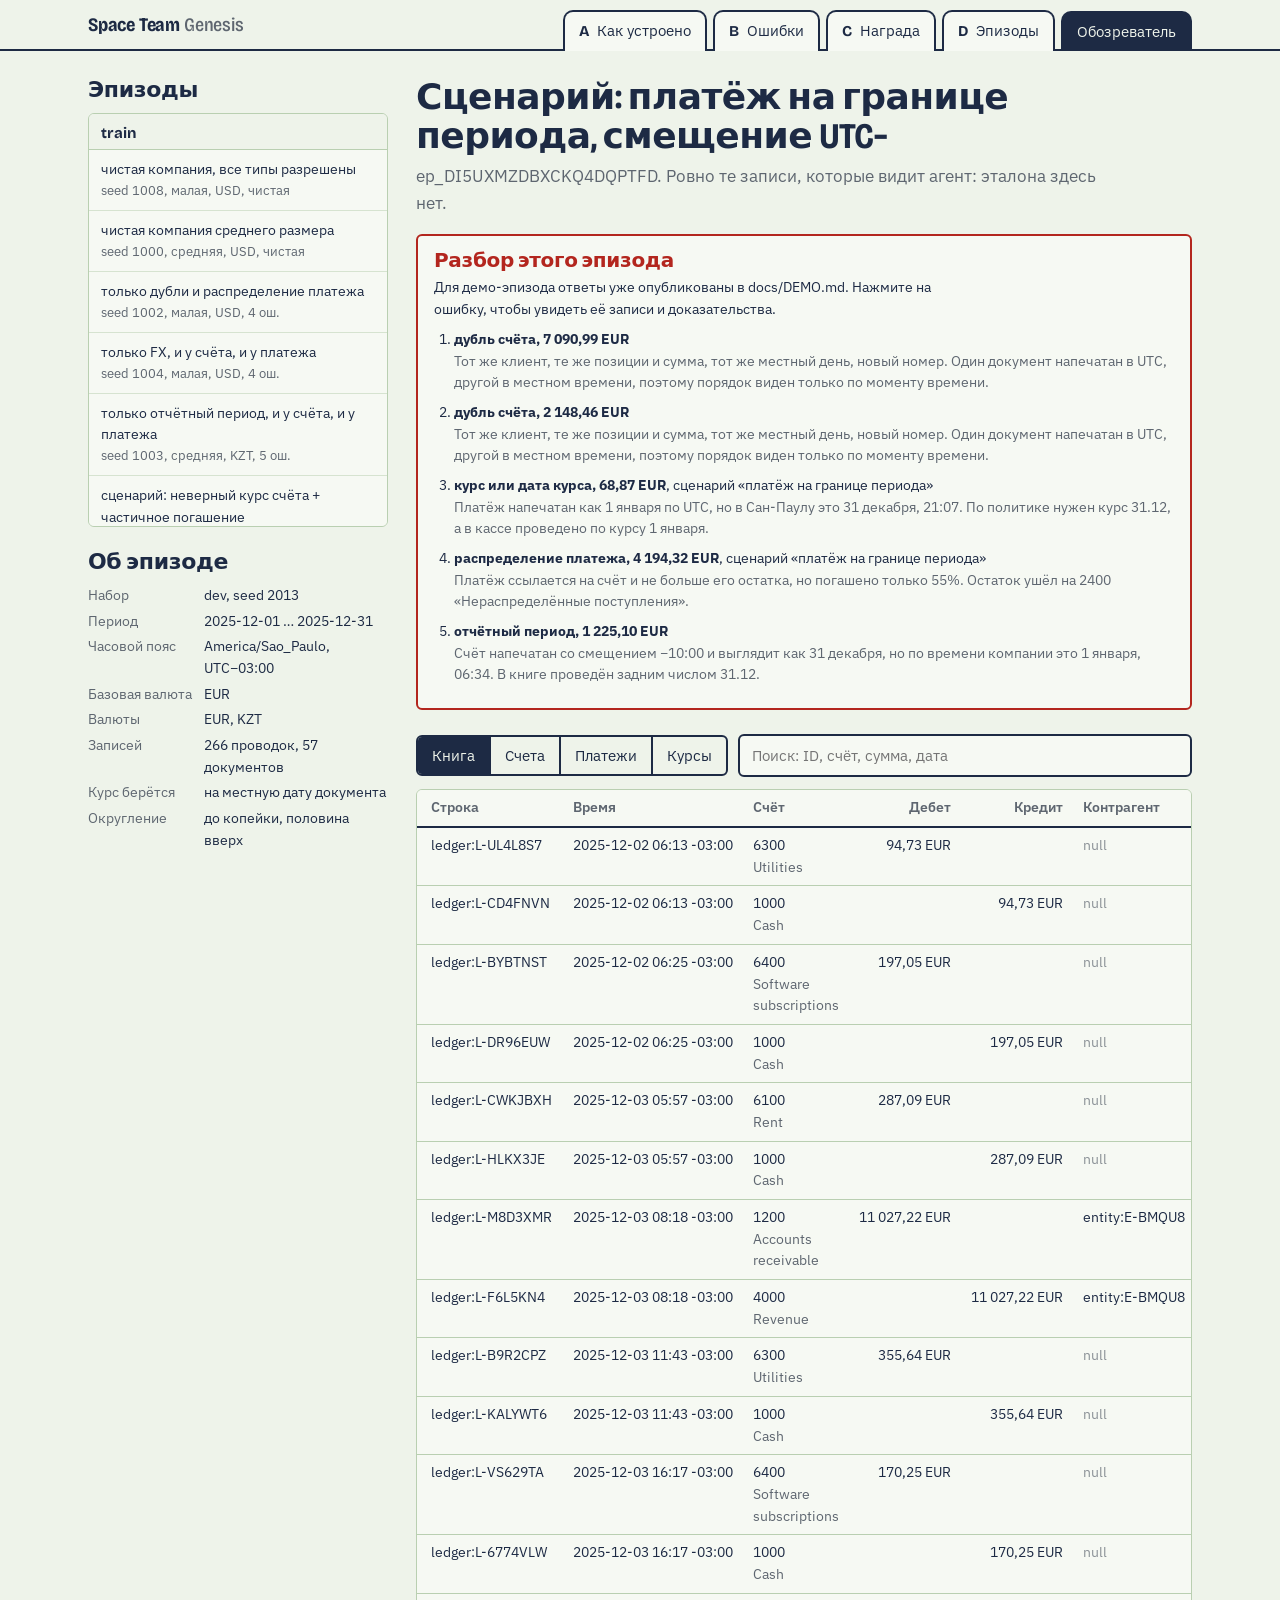
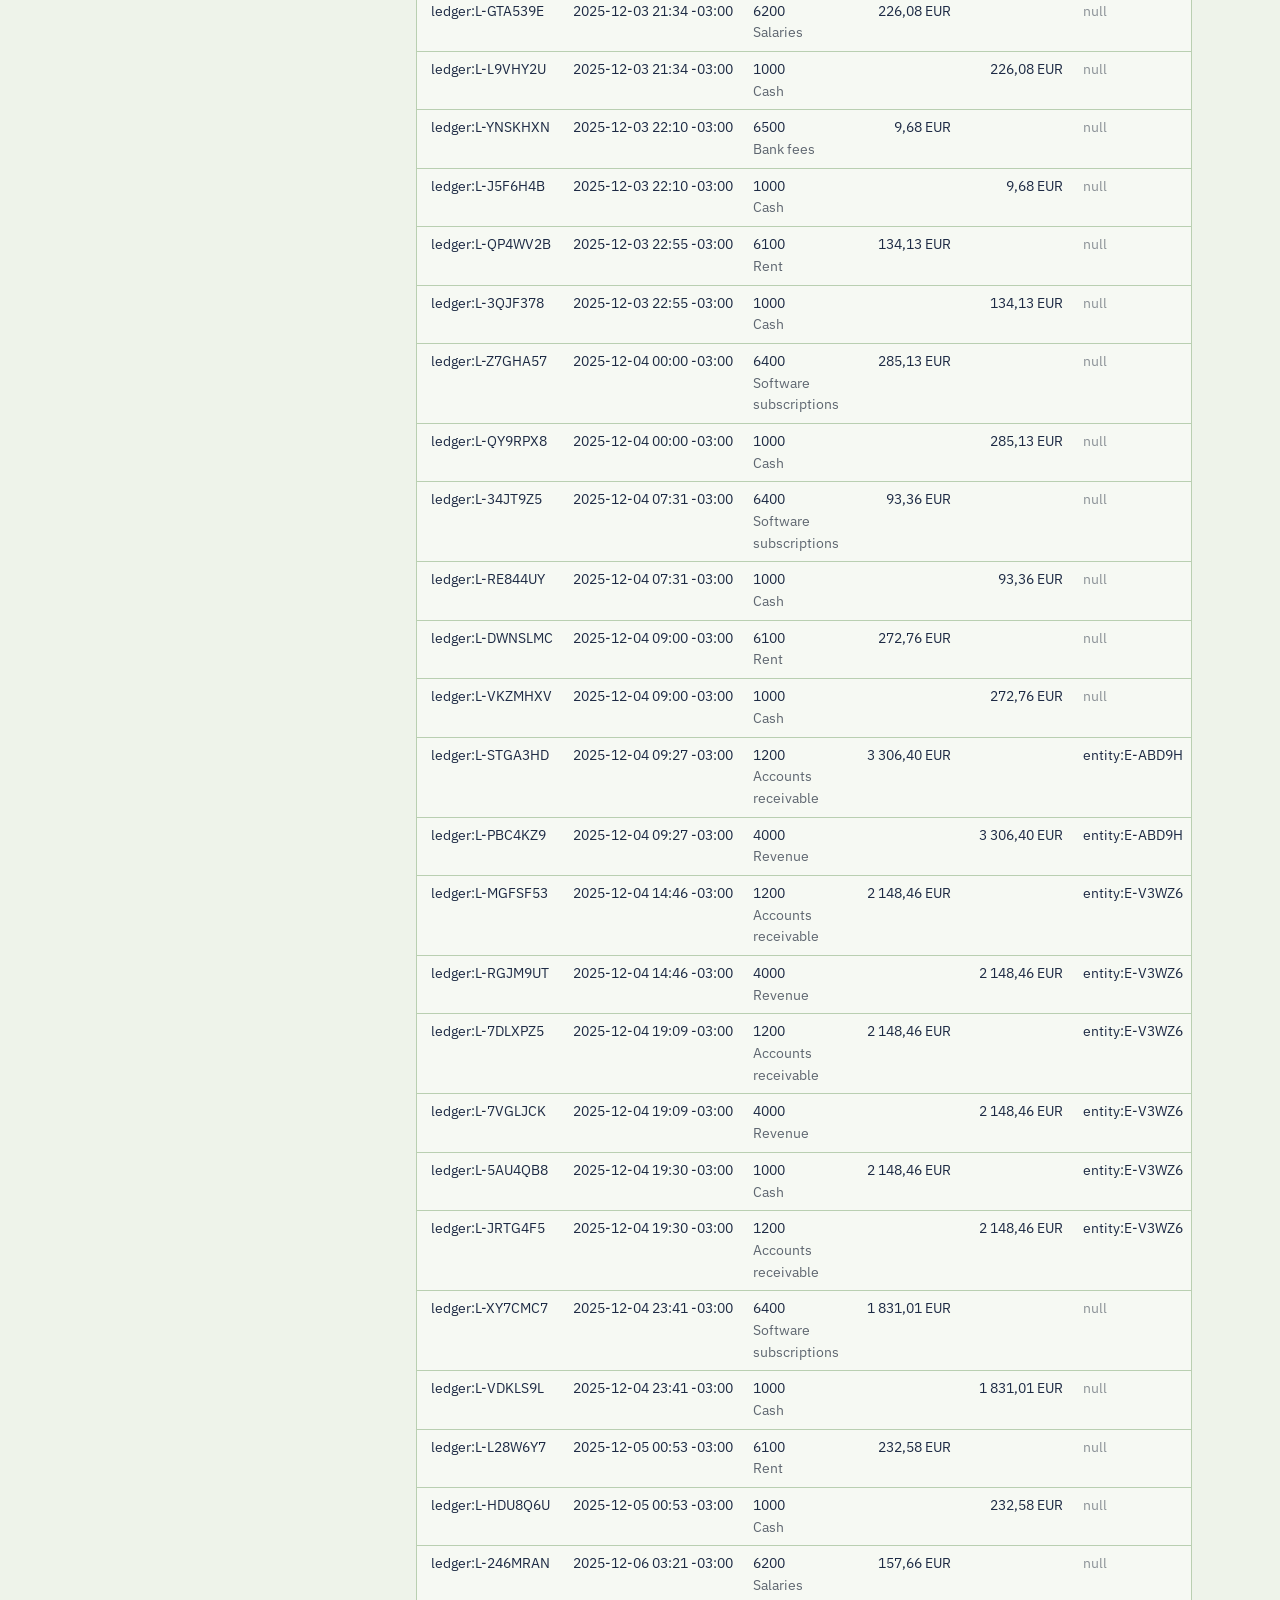
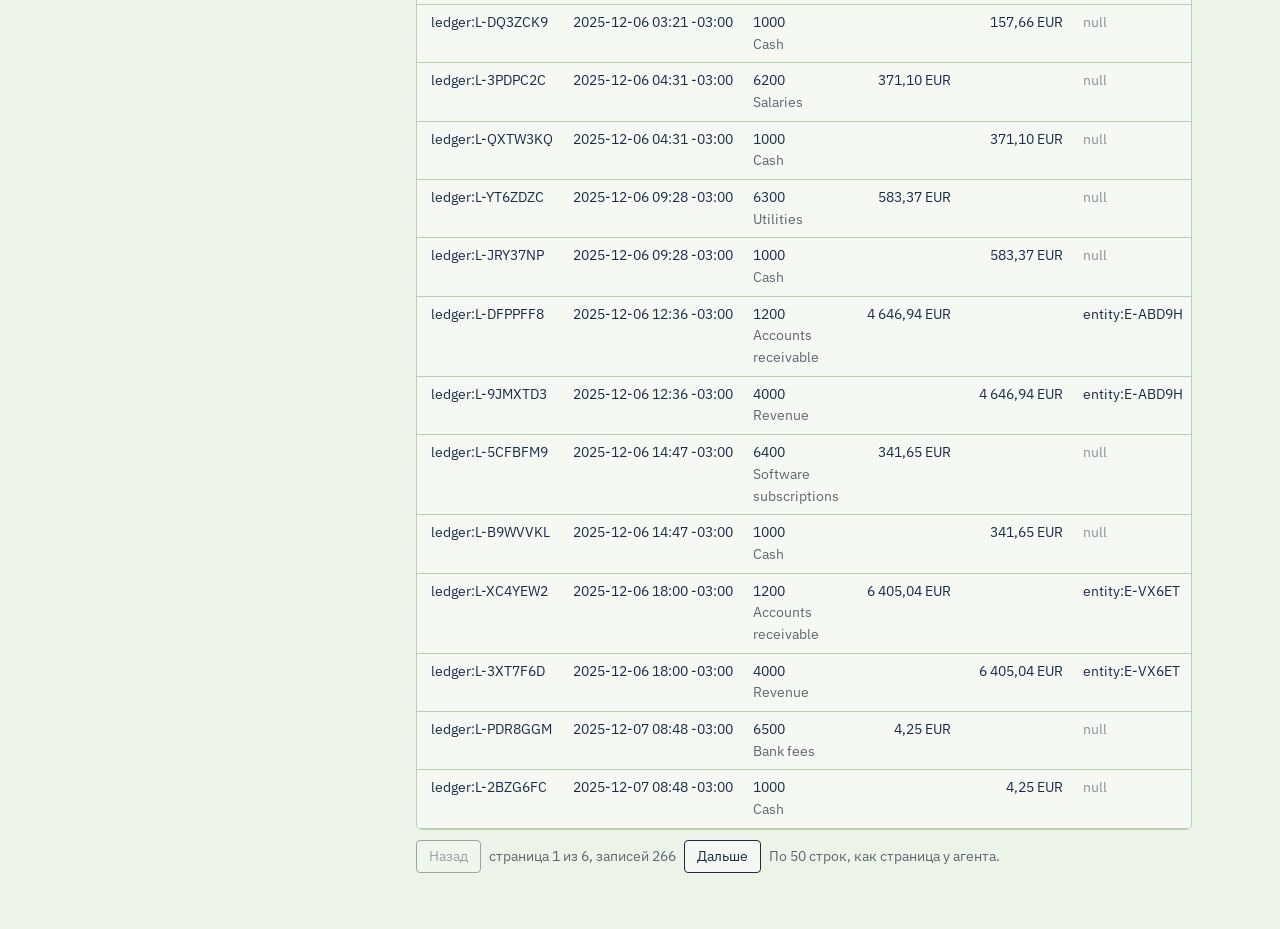
==== commit 88066690: "Merge branch 'feat/frontend-landing' into main" ====
--- a/frontend/explorer.html
+++ b/frontend/explorer.html
@@ -23,9 +23,7 @@
     <a class="tab" href="index.html#how"><b>A</b> <span class="tab__label">Как устроено</span></a>
     <a class="tab" href="index.html#errors"><b>B</b> <span class="tab__label">Ошибки</span></a>
     <a class="tab" href="index.html#reward"><b>C</b> <span class="tab__label">Награда</span></a>
-    <a class="tab" href="index.html#results"><b>D</b> <span class="tab__label">Результаты</span></a>
-    <a class="tab" href="index.html#episodes"><b>E</b> <span class="tab__label">Эпизоды</span></a>
-    <a class="tab tab--wide" href="play.html"><span class="tab__label">Песочница</span></a>
+    <a class="tab" href="index.html#episodes"><b>D</b> <span class="tab__label">Эпизоды</span></a>
     <a class="tab tab--wide" href="explorer.html" aria-current="page"><span class="tab__label">Обозреватель</span></a>
   </nav>
 </header>
--- a/frontend/styles.css
+++ b/frontend/styles.css
@@ -48,7 +48,6 @@
 }
 
 *, *::before, *::after { box-sizing: border-box; }
-[hidden] { display: none !important; }  /* class display rules must not resurrect hidden elements */
 
 html { -webkit-text-size-adjust: 100%; }
 
@@ -130,7 +129,7 @@
   line-height: 0.95; letter-spacing: -0.03em; margin-bottom: 24px;
 }
 .hero__actions { display: flex; gap: 12px; flex-wrap: wrap; margin-top: 28px; }
-@media (max-width: 900px) { .hero { grid-template-columns: minmax(0, 1fr); } }
+@media (max-width: 900px) { .hero { grid-template-columns: 1fr; } }
 
 /* the working paper itself */
 .workpaper {
@@ -193,7 +192,7 @@
 .section__body > h2 { margin-bottom: 14px; }
 .section__body > .lead { margin-bottom: 32px; }
 @media (max-width: 700px) {
-  .section { grid-template-columns: minmax(0, 1fr); }  /* 1fr would grow to the widest child */
+  .section { grid-template-columns: 1fr; }
   .section__tab { width: 48px; height: 48px; font-size: 26px; margin-bottom: 14px; border-left: 2px solid var(--ink); border-radius: 0 0 10px 10px; }
 }
 
@@ -209,7 +208,7 @@
 .steps h3 { font-size: 18px; margin-bottom: 6px; }
 .steps p { font-size: 15px; color: var(--graphite); }
 @media (max-width: 900px) {
-  .steps { grid-template-columns: minmax(0, 1fr); gap: 6px; }
+  .steps { grid-template-columns: 1fr; gap: 6px; }
   .steps li { padding: 0 0 18px 52px; }
   .steps li::before { position: absolute; left: 0; top: 0; }
   .steps li::after { top: 34px; bottom: 0; left: 16px; right: auto; border-top: 0; border-left: 2px dashed var(--rule); }
@@ -226,7 +225,7 @@
 .finding p { font-size: 15px; margin-bottom: 0.6em; }
 .finding .trap { font-size: 14px; color: var(--graphite); }
 @media (max-width: 800px) {
-  .findings { grid-template-columns: minmax(0, 1fr); }
+  .findings { grid-template-columns: 1fr; }
   .finding:nth-child(odd) { border-right: 0; }
   .finding:nth-last-child(2) { border-bottom: 1px solid var(--rule); }
 }
@@ -241,7 +240,7 @@
   padding: 18px 22px; border: 2px solid var(--ink); border-radius: var(--radius-sheet); background: var(--sheet); display: inline-block; margin-bottom: 28px;
 }
 .reward-grid { display: grid; grid-template-columns: minmax(0, 5fr) minmax(0, 7fr); gap: 36px; align-items: start; }
-@media (max-width: 900px) { .reward-grid { grid-template-columns: minmax(0, 1fr); } }
+@media (max-width: 900px) { .reward-grid { grid-template-columns: 1fr; } }
 .calc { border: 1px solid var(--rule); border-radius: var(--radius-sheet); background: var(--sheet); padding: 20px; }
 .calc h3 { margin-bottom: 4px; }
 .calc label { display: grid; grid-template-columns: 1fr auto; gap: 2px 12px; margin-top: 14px; font-size: 15px; }
@@ -270,36 +269,6 @@
 .stats b { display: block; font-family: var(--display); font-size: 30px; color: var(--ink); line-height: 1.1; }
 .pill { display: inline-block; font-size: 13px; padding: 1px 8px; border-radius: 999px; border: 1px solid var(--rule); background: var(--paper); margin: 0 4px 3px 0; white-space: nowrap; }
 .pill--scen { border-color: var(--pencil); color: var(--pencil); }
-
-/* D: results ladder — each strategy placed on the −1 … +1 reward scale */
-.ladder { position: relative; padding: 8px 0 30px; }
-.ladder::before { content: ""; position: absolute; left: calc(var(--label) + 12px); right: 0; top: 0; bottom: 26px;
-  background: linear-gradient(90deg, transparent calc(50% - 1px), var(--rule) calc(50% - 1px) calc(50% + 1px), transparent calc(50% + 1px)); }
-.ladder { --label: 230px; }
-.rung { display: grid; grid-template-columns: var(--label) minmax(0, 1fr); gap: 12px; align-items: center; margin: 0 0 10px; position: relative; }
-.rung__name { font-weight: 600; font-size: 15px; line-height: 1.25; }
-.rung__name span { display: block; font-weight: 400; font-size: 13px; color: var(--graphite); }
-.rung__track { position: relative; height: 30px; }
-.rung__bar { position: absolute; top: 6px; height: 18px; border-radius: 3px; }
-.rung__bar.neg { background: var(--pencil); }
-.rung__bar.pos { background: var(--ok); }
-.rung__val { position: absolute; top: 4px; font-family: var(--display); font-weight: 700; font-size: 16px; white-space: nowrap; }
-.ladder__axis { margin-left: calc(var(--label) + 12px); display: flex; justify-content: space-between; font-size: 13px; color: var(--graphite); }
-@media (max-width: 700px) {
-  .ladder { --label: 0px; }
-  .ladder::before { left: 0; }
-  .rung { grid-template-columns: minmax(0, 1fr); gap: 2px; }
-  .ladder__axis { margin-left: 0; }
-}
-
-/* F: connect an agent — a real three-step sequence */
-.connect { list-style: none; margin: 0; padding: 0; counter-reset: c; display: grid; grid-template-columns: repeat(3, minmax(0, 1fr)); gap: 22px; }
-.connect li { counter-increment: c; min-width: 0; }
-.connect h3 { font-size: 18px; margin-bottom: 8px; display: flex; gap: 10px; align-items: center; }
-.connect h3::before { content: counter(c); display: grid; place-items: center; width: 30px; height: 30px; border-radius: 50%; border: 2px solid var(--ink); font-size: 15px; flex: none; }
-.connect pre { margin: 0 0 8px; padding: 12px 14px; background: var(--sheet); border: 1px solid var(--rule); border-radius: var(--radius-sheet); font-family: var(--text); font-size: 13px; white-space: pre-wrap; overflow-wrap: anywhere; }
-code { font-family: var(--text); font-size: 0.92em; background: var(--sheet); border: 1px solid var(--rule); border-radius: 3px; padding: 0 5px; }
-@media (max-width: 900px) { .connect { grid-template-columns: minmax(0, 1fr); } }
 
 /* footer */
 .footer { border-top: 2px solid var(--ink); padding: 40px 0 56px; display: grid; grid-template-columns: repeat(auto-fit, minmax(260px, 1fr)); gap: 28px; font-size: 15px; }
@@ -363,65 +332,3 @@
 .review button:hover strong, .review button:focus-visible strong { text-decoration: underline; }
 .review button:focus-visible { outline: 3px solid var(--pencil); }
 .empty { padding: 28px; text-align: center; color: var(--graphite); }
-
-/* ---------------------------------------------------------------- sandbox */
-.play { padding-top: 32px; padding-bottom: 64px; }
-.play h1 { font-size: clamp(32px, 4.4vw, 56px); font-weight: 800; font-stretch: 80%; margin-bottom: 14px; letter-spacing: -0.02em; }
-.play h2 { font-size: 22px; margin: 26px 0 10px; }
-.play-intro { display: grid; grid-template-columns: minmax(0, 7fr) minmax(0, 5fr); gap: 40px; align-items: start; }
-@media (max-width: 900px) { .play-intro { grid-template-columns: minmax(0, 1fr); gap: 20px; } }
-.guide { border: 1px solid var(--rule); border-radius: var(--radius-sheet); background: var(--sheet); padding: 6px 20px 14px; }
-.guide h2 { margin-top: 14px; }
-.guide dl { display: grid; grid-template-columns: auto 1fr; gap: 6px 14px; margin: 0 0 10px; font-size: 15px; }
-.guide dt { font-weight: 600; }
-.guide dd { margin: 0; color: var(--graphite); }
-.play-setup { display: flex; gap: 14px; align-items: flex-end; flex-wrap: wrap; margin-top: 22px; }
-.play-setup label, .action-form label, .draft label { display: grid; gap: 4px; font-size: 14px; color: var(--graphite); }
-select, input[type="number"], input:not([type]), .action-form input, .draft input {
-  font: inherit; font-size: 15px; color: var(--ink); background: var(--sheet);
-  border: 2px solid var(--ink); border-radius: 6px; padding: 8px 10px; min-width: 0;
-}
-.play-board { margin-top: 32px; border-top: 2px solid var(--ink); padding-top: 22px; }
-.play-meters { display: grid; grid-template-columns: repeat(4, minmax(0, 1fr)); gap: 12px; }
-.play-meters > div { background: var(--sheet); border: 1px solid var(--rule); border-radius: var(--radius-sheet); padding: 10px 14px; min-width: 0; }
-.play-meters b { display: block; font-family: var(--display); font-size: 22px; overflow-wrap: anywhere; line-height: 1.15; }
-.play-meters > div:nth-child(-n + 2) b { font-family: var(--text); font-size: 15px; font-weight: 600; }
-@media (max-width: 760px) { .play-meters { grid-template-columns: repeat(2, minmax(0, 1fr)); } }
-.play-grid { display: grid; grid-template-columns: minmax(0, 5fr) minmax(0, 7fr); gap: 32px; align-items: start; }
-@media (max-width: 980px) { .play-grid { grid-template-columns: minmax(0, 1fr); } }
-.autopilot { border: 2px solid var(--ink); border-radius: var(--radius-sheet); background: var(--sheet); padding: 6px 18px 18px; margin-top: 22px; }
-.autopilot h2 { margin-top: 12px; }
-.autopilot__buttons { display: flex; gap: 10px; flex-wrap: wrap; }
-.seg--wrap { display: flex; flex-wrap: wrap; gap: 6px; border: 0; border-radius: 0; overflow: visible; }
-.seg--wrap button { border: 2px solid var(--ink); border-radius: 6px; padding: 6px 12px; }
-.seg--wrap button:last-child { border-right: 2px solid var(--ink); }
-.play-board { scroll-margin-top: 64px; }
-.action-form { display: grid; gap: 12px; margin-top: 14px; }
-.form-row { display: flex; gap: 10px; flex-wrap: wrap; }
-.target { border: 0; padding: 0; margin: 0; display: flex; gap: 16px; flex-wrap: wrap; font-size: 14px; }
-.target legend { padding: 0; margin-bottom: 4px; }
-.target label { display: inline-flex; gap: 6px; align-items: center; color: var(--ink); }
-.draft { border: 1px solid var(--rule); border-radius: var(--radius-sheet); background: var(--sheet); padding: 10px 14px 12px; margin: 0 0 10px; display: grid; gap: 8px; }
-.draft legend { font-family: var(--display); font-weight: 700; padding: 0 6px; }
-.draft.is-active { border: 2px solid var(--ink); }
-.flash { animation: flash 0.7s ease; }
-@keyframes flash { from { background: var(--marker); } }
-@media (prefers-reduced-motion: reduce) { .flash { animation: none; } }
-.result { border: 1px solid var(--rule); border-radius: var(--radius-sheet); background: var(--sheet); padding: 12px 14px; min-height: 90px; }
-.result .table-wrap { max-height: 460px; overflow: auto; border: 0; }
-.result__head { font-weight: 600; margin-bottom: 8px; }
-.calc-result { font-family: var(--display); font-size: 22px; overflow-wrap: anywhere; }
-.kv th { width: 34%; font-weight: 500; color: var(--graphite); border-bottom: 1px solid var(--rule); font-size: 14px; }
-.idchip { all: unset; cursor: pointer; white-space: nowrap; border-bottom: 1px dashed var(--pencil); }
-.idchip:hover { color: var(--pencil); }
-.idchip:focus-visible { outline: 2px solid var(--pencil); outline-offset: 1px; }
-.final { margin-top: 14px; border: 2px solid var(--ink); border-radius: var(--radius-sheet); background: var(--sheet); padding: 14px 16px; }
-.final__head { font-weight: 600; margin-bottom: 4px; }
-.final__reward { font-family: var(--display); font-size: 32px; margin: 0 0 6px; }
-.log { margin: 0 0 14px; padding-left: 28px; font-size: 14px; max-height: 300px; overflow: auto; border: 1px solid var(--rule); border-radius: var(--radius-sheet); background: var(--sheet); padding-top: 8px; padding-bottom: 8px; }
-.log li { margin-bottom: 4px; }
-.log li strong { font-weight: 600; overflow-wrap: anywhere; }
-body.is-busy { cursor: progress; }
-button:disabled { opacity: 0.45; cursor: default; }
-.btn:disabled:hover { background: var(--ink); border-color: var(--ink); color: var(--paper); }
-.btn--ghost:disabled:hover { background: transparent; color: var(--ink); }
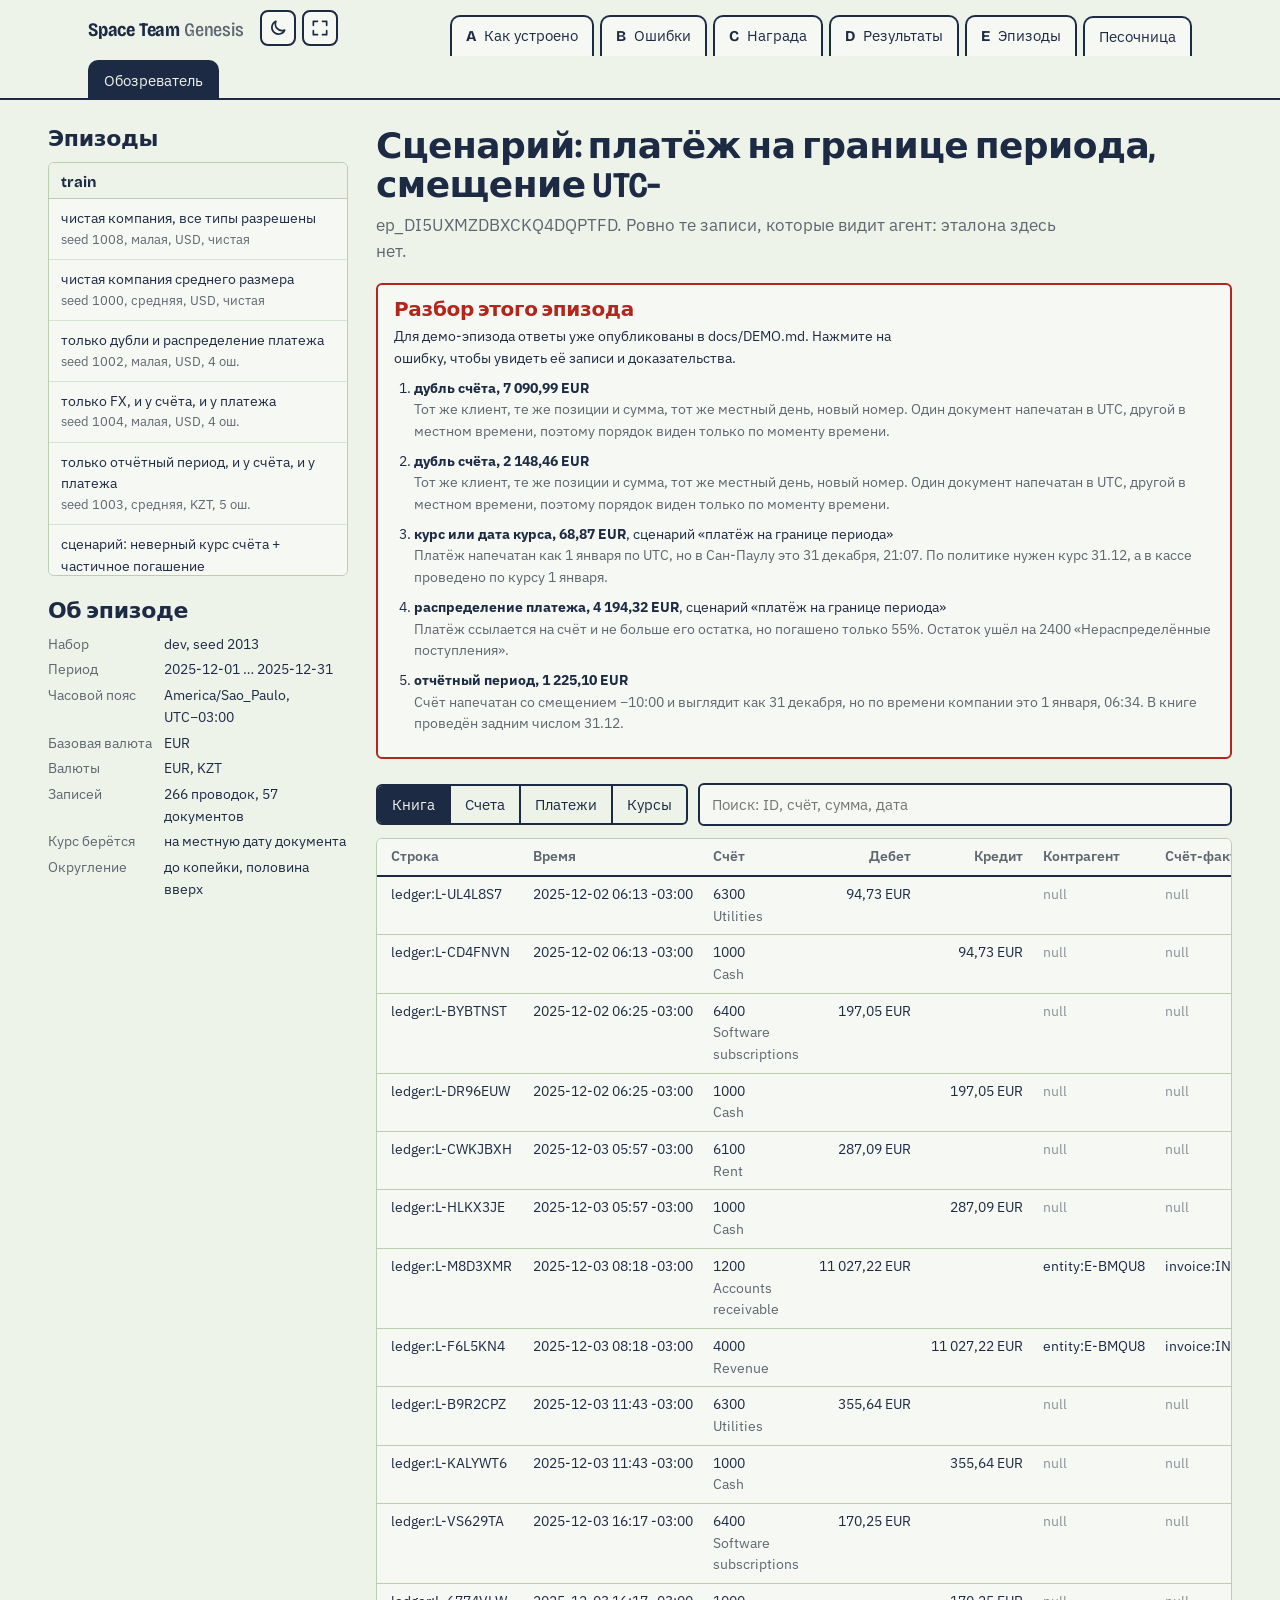
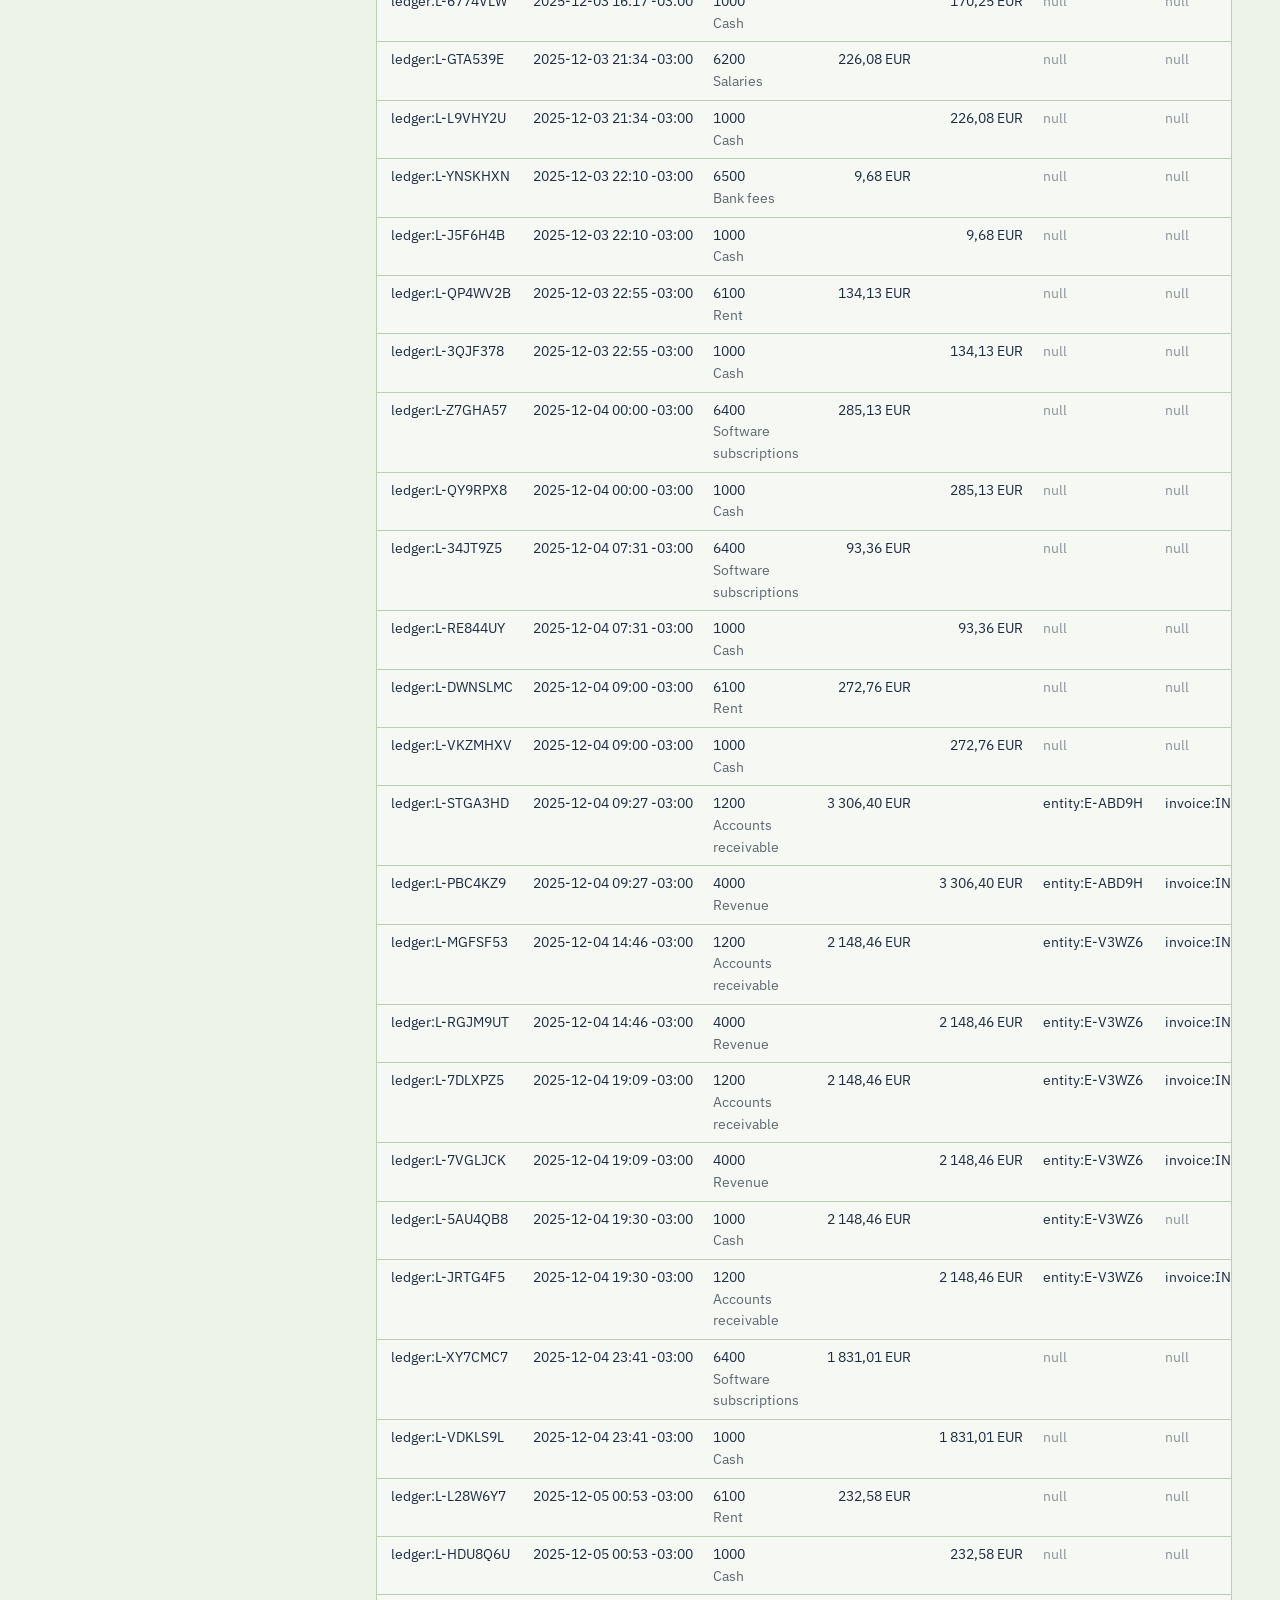
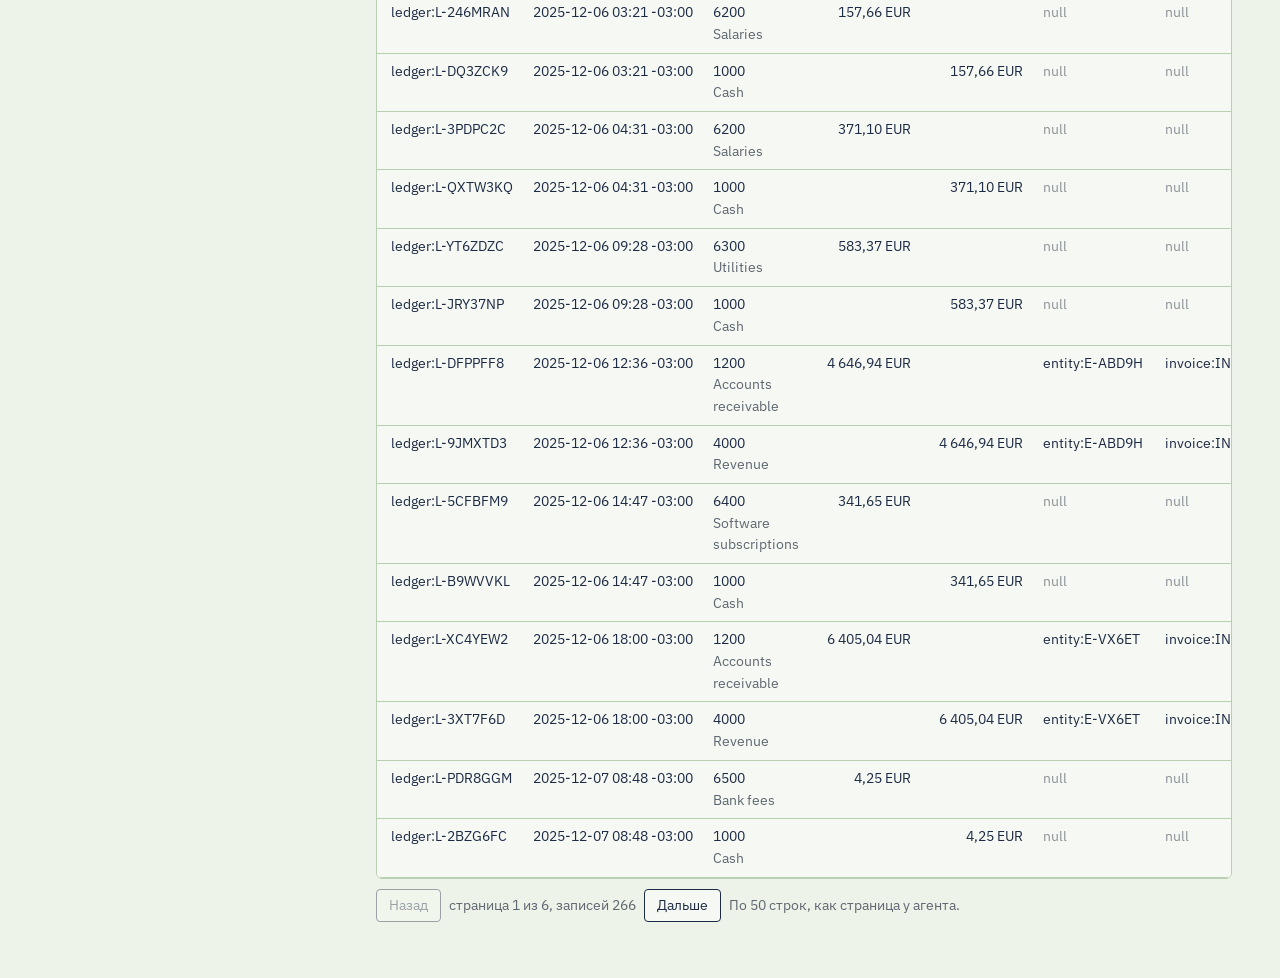
==== commit 2f5cf319: "feat(site): active tab tracking, theme toggle, fullscreen and wide layout - ui.js (all pages): theme" ====
--- a/frontend/explorer.html
+++ b/frontend/explorer.html
@@ -11,7 +11,11 @@
   <link rel="stylesheet" href="styles.css">
   <script>
     document.documentElement.classList.add("js");
-    (function (t) { if (t === "light" || t === "dark") document.documentElement.setAttribute("data-theme", t); })(new URLSearchParams(location.search).get("theme"));
+    (function () {
+      var t = new URLSearchParams(location.search).get("theme");
+      if (t !== "light" && t !== "dark") { try { t = localStorage.getItem("genesis-theme"); } catch (e) { t = null; } }
+      if (t === "light" || t === "dark") document.documentElement.setAttribute("data-theme", t);
+    })();
   </script>
 </head>
 <body>
@@ -23,7 +27,9 @@
     <a class="tab" href="index.html#how"><b>A</b> <span class="tab__label">Как устроено</span></a>
     <a class="tab" href="index.html#errors"><b>B</b> <span class="tab__label">Ошибки</span></a>
     <a class="tab" href="index.html#reward"><b>C</b> <span class="tab__label">Награда</span></a>
-    <a class="tab" href="index.html#episodes"><b>D</b> <span class="tab__label">Эпизоды</span></a>
+    <a class="tab" href="index.html#results"><b>D</b> <span class="tab__label">Результаты</span></a>
+    <a class="tab" href="index.html#episodes"><b>E</b> <span class="tab__label">Эпизоды</span></a>
+    <a class="tab tab--wide" href="play.html"><span class="tab__label">Песочница</span></a>
     <a class="tab tab--wide" href="explorer.html" aria-current="page"><span class="tab__label">Обозреватель</span></a>
   </nav>
 </header>
@@ -79,6 +85,7 @@
 
 <script src="data/index.js"></script>
 <script src="common.js"></script>
+<script src="ui.js"></script>
 <script src="explorer.js"></script>
 </body>
 </html>
--- a/frontend/styles.css
+++ b/frontend/styles.css
@@ -48,6 +48,7 @@
 }
 
 *, *::before, *::after { box-sizing: border-box; }
+[hidden] { display: none !important; }  /* class display rules must not resurrect hidden elements */
 
 html { -webkit-text-size-adjust: 100%; }
 
@@ -92,7 +93,24 @@
   text-decoration: none; font-size: 15px; margin-bottom: -2px;
 }
 .tab b { font-family: var(--display); font-weight: 700; }
-.tab[aria-current="page"], .tab:hover { background: var(--ink); color: var(--paper); }
+.tab { transition: background-color .2s ease, color .2s ease, transform .2s ease; }
+.tab[aria-current="page"], .tab.is-active, .tab:hover { background: var(--ink); color: var(--paper); }
+/* the tab of the section in view is lifted, like a pulled binder divider */
+.tab.is-active { transform: translateY(-3px); box-shadow: 0 3px 0 var(--pencil) inset; }
+@media (prefers-reduced-motion: reduce) { .tab { transition: none; } .tab.is-active { transform: none; } }
+
+/* theme / fullscreen controls next to the brand */
+.brand { margin-right: 10px; }
+.ui-ctrls { display: flex; gap: 6px; margin-right: auto; padding-bottom: 8px; flex: none; }
+.ui-ctrl { width: 36px; height: 36px; display: grid; place-items: center; padding: 0; cursor: pointer;
+  border: 2px solid var(--ink); border-radius: 8px; background: var(--sheet); color: var(--ink); }
+.ui-ctrl svg { width: 20px; height: 20px; fill: none; stroke: currentColor; stroke-width: 2; stroke-linecap: round; stroke-linejoin: round; }
+.ui-ctrl:hover { background: var(--ink); color: var(--paper); }
+.ui-ctrl[aria-pressed="true"] { background: var(--ink); color: var(--paper); }
+
+/* sandbox and explorer use the whole screen width */
+.page.play, .page.explorer { max-width: 1680px; }
+:fullscreen .page.play, :fullscreen .page.explorer { max-width: none; }
 @media (max-width: 760px) {
   .tab { padding: 6px 10px 7px; font-size: 14px; }
   .tab .tab__label { display: none; }
@@ -129,7 +147,7 @@
   line-height: 0.95; letter-spacing: -0.03em; margin-bottom: 24px;
 }
 .hero__actions { display: flex; gap: 12px; flex-wrap: wrap; margin-top: 28px; }
-@media (max-width: 900px) { .hero { grid-template-columns: 1fr; } }
+@media (max-width: 900px) { .hero { grid-template-columns: minmax(0, 1fr); } }
 
 /* the working paper itself */
 .workpaper {
@@ -192,7 +210,7 @@
 .section__body > h2 { margin-bottom: 14px; }
 .section__body > .lead { margin-bottom: 32px; }
 @media (max-width: 700px) {
-  .section { grid-template-columns: 1fr; }
+  .section { grid-template-columns: minmax(0, 1fr); }  /* 1fr would grow to the widest child */
   .section__tab { width: 48px; height: 48px; font-size: 26px; margin-bottom: 14px; border-left: 2px solid var(--ink); border-radius: 0 0 10px 10px; }
 }
 
@@ -208,7 +226,7 @@
 .steps h3 { font-size: 18px; margin-bottom: 6px; }
 .steps p { font-size: 15px; color: var(--graphite); }
 @media (max-width: 900px) {
-  .steps { grid-template-columns: 1fr; gap: 6px; }
+  .steps { grid-template-columns: minmax(0, 1fr); gap: 6px; }
   .steps li { padding: 0 0 18px 52px; }
   .steps li::before { position: absolute; left: 0; top: 0; }
   .steps li::after { top: 34px; bottom: 0; left: 16px; right: auto; border-top: 0; border-left: 2px dashed var(--rule); }
@@ -225,7 +243,7 @@
 .finding p { font-size: 15px; margin-bottom: 0.6em; }
 .finding .trap { font-size: 14px; color: var(--graphite); }
 @media (max-width: 800px) {
-  .findings { grid-template-columns: 1fr; }
+  .findings { grid-template-columns: minmax(0, 1fr); }
   .finding:nth-child(odd) { border-right: 0; }
   .finding:nth-last-child(2) { border-bottom: 1px solid var(--rule); }
 }
@@ -240,7 +258,7 @@
   padding: 18px 22px; border: 2px solid var(--ink); border-radius: var(--radius-sheet); background: var(--sheet); display: inline-block; margin-bottom: 28px;
 }
 .reward-grid { display: grid; grid-template-columns: minmax(0, 5fr) minmax(0, 7fr); gap: 36px; align-items: start; }
-@media (max-width: 900px) { .reward-grid { grid-template-columns: 1fr; } }
+@media (max-width: 900px) { .reward-grid { grid-template-columns: minmax(0, 1fr); } }
 .calc { border: 1px solid var(--rule); border-radius: var(--radius-sheet); background: var(--sheet); padding: 20px; }
 .calc h3 { margin-bottom: 4px; }
 .calc label { display: grid; grid-template-columns: 1fr auto; gap: 2px 12px; margin-top: 14px; font-size: 15px; }
@@ -269,6 +287,151 @@
 .stats b { display: block; font-family: var(--display); font-size: 30px; color: var(--ink); line-height: 1.1; }
 .pill { display: inline-block; font-size: 13px; padding: 1px 8px; border-radius: 999px; border: 1px solid var(--rule); background: var(--paper); margin: 0 4px 3px 0; white-space: nowrap; }
 .pill--scen { border-color: var(--pencil); color: var(--pencil); }
+
+/* D: results ladder — each strategy placed on the −1 … +1 reward scale */
+.ladder { position: relative; padding: 8px 0 30px; }
+.ladder::before { content: ""; position: absolute; left: calc(var(--label) + 12px); right: 0; top: 0; bottom: 26px;
+  background: linear-gradient(90deg, transparent calc(50% - 1px), var(--rule) calc(50% - 1px) calc(50% + 1px), transparent calc(50% + 1px)); }
+.ladder { --label: 230px; }
+.rung { display: grid; grid-template-columns: var(--label) minmax(0, 1fr); gap: 12px; align-items: center; margin: 0 0 10px; position: relative; }
+.rung__name { font-weight: 600; font-size: 15px; line-height: 1.25; }
+.rung__name span { display: block; font-weight: 400; font-size: 13px; color: var(--graphite); }
+.rung__track { position: relative; height: 30px; }
+.rung__bar { position: absolute; top: 6px; height: 18px; border-radius: 3px; }
+.rung__bar.neg { background: var(--pencil); }
+.rung__bar.pos { background: var(--ok); }
+.rung__val { position: absolute; top: 4px; font-family: var(--display); font-weight: 700; font-size: 16px; white-space: nowrap; }
+.ladder__axis { margin-left: calc(var(--label) + 12px); display: flex; justify-content: space-between; font-size: 13px; color: var(--graphite); }
+@media (max-width: 700px) {
+  .ladder { --label: 0px; }
+  .ladder::before { left: 0; }
+  .rung { grid-template-columns: minmax(0, 1fr); gap: 2px; }
+  .ladder__axis { margin-left: 0; }
+}
+
+/* F: connect an agent — a real three-step sequence */
+.connect { list-style: none; margin: 0; padding: 0; counter-reset: c; display: grid; grid-template-columns: repeat(3, minmax(0, 1fr)); gap: 22px; }
+.connect li { counter-increment: c; min-width: 0; }
+.connect h3 { font-size: 18px; margin-bottom: 8px; display: flex; gap: 10px; align-items: center; }
+.connect h3::before { content: counter(c); display: grid; place-items: center; width: 30px; height: 30px; border-radius: 50%; border: 2px solid var(--ink); font-size: 15px; flex: none; }
+.connect pre { margin: 0 0 8px; padding: 12px 14px; background: var(--sheet); border: 1px solid var(--rule); border-radius: var(--radius-sheet); font-family: var(--text); font-size: 13px; white-space: pre-wrap; overflow-wrap: anywhere; }
+code { font-family: var(--text); font-size: 0.92em; background: var(--sheet); border: 1px solid var(--rule); border-radius: 3px; padding: 0 5px; }
+@media (max-width: 900px) { .connect { grid-template-columns: minmax(0, 1fr); } }
+
+/* A: two books, one posting code — the diff is the truth amount */
+.two-books { margin: 40px 0 0; max-width: 820px; }
+.two-books svg { width: 100%; height: auto; display: block; overflow: visible; }
+.two-books text { font-family: var(--text); font-size: 14px; fill: var(--ink); }
+.two-books .tb-title { font-family: var(--display); font-weight: 700; font-size: 16px; }
+.two-books .tb-num { text-anchor: end; font-variant-numeric: tabular-nums; font-weight: 600; }
+.two-books .tb-sheet rect:first-child { fill: var(--sheet); stroke: var(--rule); }
+.two-books .tb-rule-strong { stroke: var(--ink); stroke-width: 2; }
+.two-books .tb-marker { fill: var(--marker); }
+.two-books .tb-diff { fill: var(--pencil); }
+.two-books .tb-link { fill: none; stroke: var(--pencil); stroke-width: 2; stroke-dasharray: 4 4; }
+.two-books .tb-circle { fill: none; stroke: var(--pencil); stroke-width: 2.4; }
+.two-books .tb-caption { text-anchor: middle; fill: var(--pencil); font-style: italic; font-size: 15px; }
+.two-books figcaption { margin-top: 10px; max-width: 64ch; }
+.two-books .tb-narrow { display: none; max-width: 420px; }
+@media (max-width: 560px) {
+  .two-books .tb-wide { display: none; }
+  .two-books .tb-narrow { display: block; }
+  .two-books .tb-narrow text { font-size: 15px; }
+  .two-books .tb-narrow .tb-title { font-size: 17px; }
+  .two-books .tb-narrow .tb-caption { font-size: 15px; }
+}
+/* scroll-in sequence: right rows slide in, marker sweeps, circle draws, caption appears */
+.js .two-books .tb-right { opacity: 0; transform: translateX(-24px); }
+.js .two-books .tb-marker { transform: scaleX(0); transform-origin: 560px 0; transform-box: view-box; }
+.js .two-books .tb-circle { stroke-dasharray: 260; stroke-dashoffset: 260; }
+.js .two-books .tb-link, .js .two-books .tb-caption { opacity: 0; }
+.js .two-books.play .tb-right { opacity: 1; transform: none; transition: opacity .5s ease, transform .5s ease; }
+.js .two-books.play .tb-marker { transform: scaleX(1); transition: transform .5s ease .6s; }
+.js .two-books.play .tb-circle { stroke-dashoffset: 0; transition: stroke-dashoffset .8s ease 1.1s; }
+.js .two-books.play .tb-link { opacity: 1; transition: opacity .4s ease 1.8s; }
+.js .two-books.play .tb-caption { opacity: 1; transition: opacity .4s ease 2s; }
+
+/* D: bars grow from zero towards their value */
+.js .ladder .rung__bar { transform: scaleX(0); }
+.js .ladder .rung__bar.neg { transform-origin: right center; }
+.js .ladder .rung__bar.pos { transform-origin: left center; }
+.js .ladder .rung__val { opacity: 0; }
+.js .ladder.play .rung__bar { transform: scaleX(1); transition: transform .7s cubic-bezier(.2,.7,.2,1); transition-delay: calc(var(--i, 0) * 120ms); }
+.js .ladder.play .rung__val { opacity: 1; transition: opacity .3s ease; transition-delay: calc(var(--i, 0) * 120ms + .6s); }
+
+@media (prefers-reduced-motion: reduce) {
+  .js .two-books .tb-right, .js .two-books .tb-link, .js .two-books .tb-caption, .js .ladder .rung__val { opacity: 1; transform: none; transition: none; }
+  .js .two-books .tb-marker, .js .ladder .rung__bar { transform: none; transition: none; }
+  .js .two-books .tb-circle { stroke-dasharray: none; stroke-dashoffset: 0; transition: none; }
+}
+
+/* ---------------------------------------------------------------- tablets: tabs in one scrollable row */
+@media (max-width: 1100px) {
+  .binder__inner { flex-wrap: nowrap; overflow-x: auto; scrollbar-width: none;
+    -webkit-mask-image: linear-gradient(90deg, #000 88%, transparent); mask-image: linear-gradient(90deg, #000 88%, transparent); }
+  .binder__inner::-webkit-scrollbar { display: none; }
+  .brand, .tab { flex: none; }
+}
+
+/* ---------------------------------------------------------------- phones */
+@media (max-width: 760px) {
+  /* one scrollable row of binder tabs instead of three wrapped rows */
+  .binder__inner { flex-wrap: nowrap; overflow-x: auto; scrollbar-width: none; gap: 4px; padding-top: 8px;
+    -webkit-mask-image: linear-gradient(90deg, #000 85%, transparent); mask-image: linear-gradient(90deg, #000 85%, transparent); }
+  .binder__inner::-webkit-scrollbar { display: none; }
+  .brand { flex: none; margin-right: 10px; font-size: 17px; }
+  .tab { flex: none; min-height: 40px; align-items: center; }
+  .tab .tab__label { display: inline; }
+  .tab b { display: none; }
+  .btn { min-height: 46px; }
+  .seg button, .seg--wrap button { min-height: 44px; display: inline-flex; align-items: center; }
+  .hero h1 { font-size: clamp(40px, 12vw, 56px); }
+  .lead { font-size: 17px; }
+  .section { padding: 40px 0; }
+  .two-books { margin-top: 28px; }
+  .two-books text { font-size: 17px; }
+  .two-books .tb-title { font-size: 19px; }
+  .two-books .tb-caption { font-size: 18px; }
+
+  /* data tables become cards */
+  .stack-sm thead { display: none; }
+  .stack-sm, .stack-sm tbody, .stack-sm tr, .stack-sm td { display: block; width: 100%; }
+  .stack-sm tr { padding: 12px 14px; border-bottom: 1px solid var(--rule); }
+  .stack-sm td { border: 0; padding: 3px 0; text-align: left !important; display: flex; justify-content: space-between; gap: 12px; }
+  .stack-sm td::before { content: attr(data-label); color: var(--graphite); font-size: 13px; flex: none; }
+  .stack-sm td:first-child { display: block; padding-bottom: 6px; }
+  .stack-sm td:first-child::before { content: none; }
+  .table-wrap:has(.stack-sm) { overflow: visible; }
+  .stack-sm td.td-pills { flex-wrap: wrap; justify-content: flex-start; gap: 4px; padding-top: 6px; }
+  .stack-sm td.td-pills::before { width: 100%; }
+
+  /* explorer: keep the record id visible while scrolling sideways */
+  .grid-table th:first-child, .grid-table td:first-child { position: sticky; left: 0; background: var(--sheet); z-index: 1; }
+  .explorer .toolbar { gap: 8px; }
+  .play-meters b { font-size: 18px; }
+  .budget { grid-template-columns: 56px minmax(0, 1fr); align-items: start; gap: 12px; }
+  .calc input[type="range"] { height: 40px; }
+  .pager button { min-height: 44px; padding: 8px 16px; }
+  .ring { width: 56px; height: 56px; }
+}
+
+/* sandbox: step budget strip and countdown ring */
+.budget { display: grid; grid-template-columns: auto minmax(0, 1fr); gap: 14px; align-items: center; margin-top: 12px;
+  background: var(--sheet); border: 1px solid var(--rule); border-radius: var(--radius-sheet); padding: 10px 14px; }
+.ring { width: 64px; height: 64px; display: block; }
+.ring circle { fill: none; stroke-width: 6; }
+.ring .ring__track { stroke: var(--rule-soft); }
+.ring .ring__value { stroke: var(--ok); stroke-linecap: round; transform: rotate(-90deg); transform-origin: 32px 32px; transition: stroke-dashoffset .25s linear, stroke .3s; }
+.ring.is-low .ring__value { stroke: var(--pencil); }
+.ring text { font-family: var(--display); font-weight: 700; font-size: 17px; fill: var(--ink); text-anchor: middle; dominant-baseline: central; }
+.strip { width: 100%; height: auto; display: block; }
+.strip rect { fill: var(--paper); stroke: var(--rule); stroke-width: .6; transition: fill .2s ease; }
+.strip rect.used { fill: var(--ink); stroke: var(--ink); }
+.strip rect.err { fill: var(--pencil); stroke: var(--pencil); }
+.strip rect.sub { fill: var(--ok); stroke: var(--ok); }
+.budget__legend { display: flex; flex-wrap: wrap; gap: 4px 14px; font-size: 13px; color: var(--graphite); margin-top: 6px; }
+.budget__legend i { display: inline-block; width: 10px; height: 10px; border-radius: 2px; margin-right: 5px; vertical-align: -1px; }
+@media (prefers-reduced-motion: reduce) { .ring .ring__value, .strip rect { transition: none; } }
 
 /* footer */
 .footer { border-top: 2px solid var(--ink); padding: 40px 0 56px; display: grid; grid-template-columns: repeat(auto-fit, minmax(260px, 1fr)); gap: 28px; font-size: 15px; }
@@ -332,3 +495,65 @@
 .review button:hover strong, .review button:focus-visible strong { text-decoration: underline; }
 .review button:focus-visible { outline: 3px solid var(--pencil); }
 .empty { padding: 28px; text-align: center; color: var(--graphite); }
+
+/* ---------------------------------------------------------------- sandbox */
+.play { padding-top: 32px; padding-bottom: 64px; }
+.play h1 { font-size: clamp(32px, 4.4vw, 56px); font-weight: 800; font-stretch: 80%; margin-bottom: 14px; letter-spacing: -0.02em; }
+.play h2 { font-size: 22px; margin: 26px 0 10px; }
+.play-intro { display: grid; grid-template-columns: minmax(0, 7fr) minmax(0, 5fr); gap: 40px; align-items: start; }
+@media (max-width: 900px) { .play-intro { grid-template-columns: minmax(0, 1fr); gap: 20px; } }
+.guide { border: 1px solid var(--rule); border-radius: var(--radius-sheet); background: var(--sheet); padding: 6px 20px 14px; }
+.guide h2 { margin-top: 14px; }
+.guide dl { display: grid; grid-template-columns: auto 1fr; gap: 6px 14px; margin: 0 0 10px; font-size: 15px; }
+.guide dt { font-weight: 600; }
+.guide dd { margin: 0; color: var(--graphite); }
+.play-setup { display: flex; gap: 14px; align-items: flex-end; flex-wrap: wrap; margin-top: 22px; }
+.play-setup label, .action-form label, .draft label { display: grid; gap: 4px; font-size: 14px; color: var(--graphite); }
+select, input[type="number"], input:not([type]), .action-form input, .draft input {
+  font: inherit; font-size: 15px; color: var(--ink); background: var(--sheet);
+  border: 2px solid var(--ink); border-radius: 6px; padding: 8px 10px; min-width: 0;
+}
+.play-board { margin-top: 32px; border-top: 2px solid var(--ink); padding-top: 22px; }
+.play-meters { display: grid; grid-template-columns: repeat(4, minmax(0, 1fr)); gap: 12px; }
+.play-meters > div { background: var(--sheet); border: 1px solid var(--rule); border-radius: var(--radius-sheet); padding: 10px 14px; min-width: 0; }
+.play-meters b { display: block; font-family: var(--display); font-size: 22px; overflow-wrap: anywhere; line-height: 1.15; }
+.play-meters > div:nth-child(-n + 2) b { font-family: var(--text); font-size: 15px; font-weight: 600; }
+@media (max-width: 760px) { .play-meters { grid-template-columns: repeat(2, minmax(0, 1fr)); } }
+.play-grid { display: grid; grid-template-columns: minmax(0, 5fr) minmax(0, 7fr); gap: 32px; align-items: start; }
+@media (max-width: 980px) { .play-grid { grid-template-columns: minmax(0, 1fr); } }
+.autopilot { border: 2px solid var(--ink); border-radius: var(--radius-sheet); background: var(--sheet); padding: 6px 18px 18px; margin-top: 22px; }
+.autopilot h2 { margin-top: 12px; }
+.autopilot__buttons { display: flex; gap: 10px; flex-wrap: wrap; }
+.seg--wrap { display: flex; flex-wrap: wrap; gap: 6px; border: 0; border-radius: 0; overflow: visible; }
+.seg--wrap button { border: 2px solid var(--ink); border-radius: 6px; padding: 6px 12px; }
+.seg--wrap button:last-child { border-right: 2px solid var(--ink); }
+.play-board { scroll-margin-top: 64px; }
+.action-form { display: grid; gap: 12px; margin-top: 14px; }
+.form-row { display: flex; gap: 10px; flex-wrap: wrap; }
+.target { border: 0; padding: 0; margin: 0; display: flex; gap: 16px; flex-wrap: wrap; font-size: 14px; }
+.target legend { padding: 0; margin-bottom: 4px; }
+.target label { display: inline-flex; gap: 6px; align-items: center; color: var(--ink); }
+.draft { border: 1px solid var(--rule); border-radius: var(--radius-sheet); background: var(--sheet); padding: 10px 14px 12px; margin: 0 0 10px; display: grid; gap: 8px; }
+.draft legend { font-family: var(--display); font-weight: 700; padding: 0 6px; }
+.draft.is-active { border: 2px solid var(--ink); }
+.flash { animation: flash 0.7s ease; }
+@keyframes flash { from { background: var(--marker); } }
+@media (prefers-reduced-motion: reduce) { .flash { animation: none; } }
+.result { border: 1px solid var(--rule); border-radius: var(--radius-sheet); background: var(--sheet); padding: 12px 14px; min-height: 90px; }
+.result .table-wrap { max-height: 460px; overflow: auto; border: 0; }
+.result__head { font-weight: 600; margin-bottom: 8px; }
+.calc-result { font-family: var(--display); font-size: 22px; overflow-wrap: anywhere; }
+.kv th { width: 34%; font-weight: 500; color: var(--graphite); border-bottom: 1px solid var(--rule); font-size: 14px; }
+.idchip { all: unset; cursor: pointer; white-space: nowrap; border-bottom: 1px dashed var(--pencil); }
+.idchip:hover { color: var(--pencil); }
+.idchip:focus-visible { outline: 2px solid var(--pencil); outline-offset: 1px; }
+.final { margin-top: 14px; border: 2px solid var(--ink); border-radius: var(--radius-sheet); background: var(--sheet); padding: 14px 16px; }
+.final__head { font-weight: 600; margin-bottom: 4px; }
+.final__reward { font-family: var(--display); font-size: 32px; margin: 0 0 6px; }
+.log { margin: 0 0 14px; padding-left: 28px; font-size: 14px; max-height: 300px; overflow: auto; border: 1px solid var(--rule); border-radius: var(--radius-sheet); background: var(--sheet); padding-top: 8px; padding-bottom: 8px; }
+.log li { margin-bottom: 4px; }
+.log li strong { font-weight: 600; overflow-wrap: anywhere; }
+body.is-busy { cursor: progress; }
+button:disabled { opacity: 0.45; cursor: default; }
+.btn:disabled:hover { background: var(--ink); border-color: var(--ink); color: var(--paper); }
+.btn--ghost:disabled:hover { background: transparent; color: var(--ink); }
